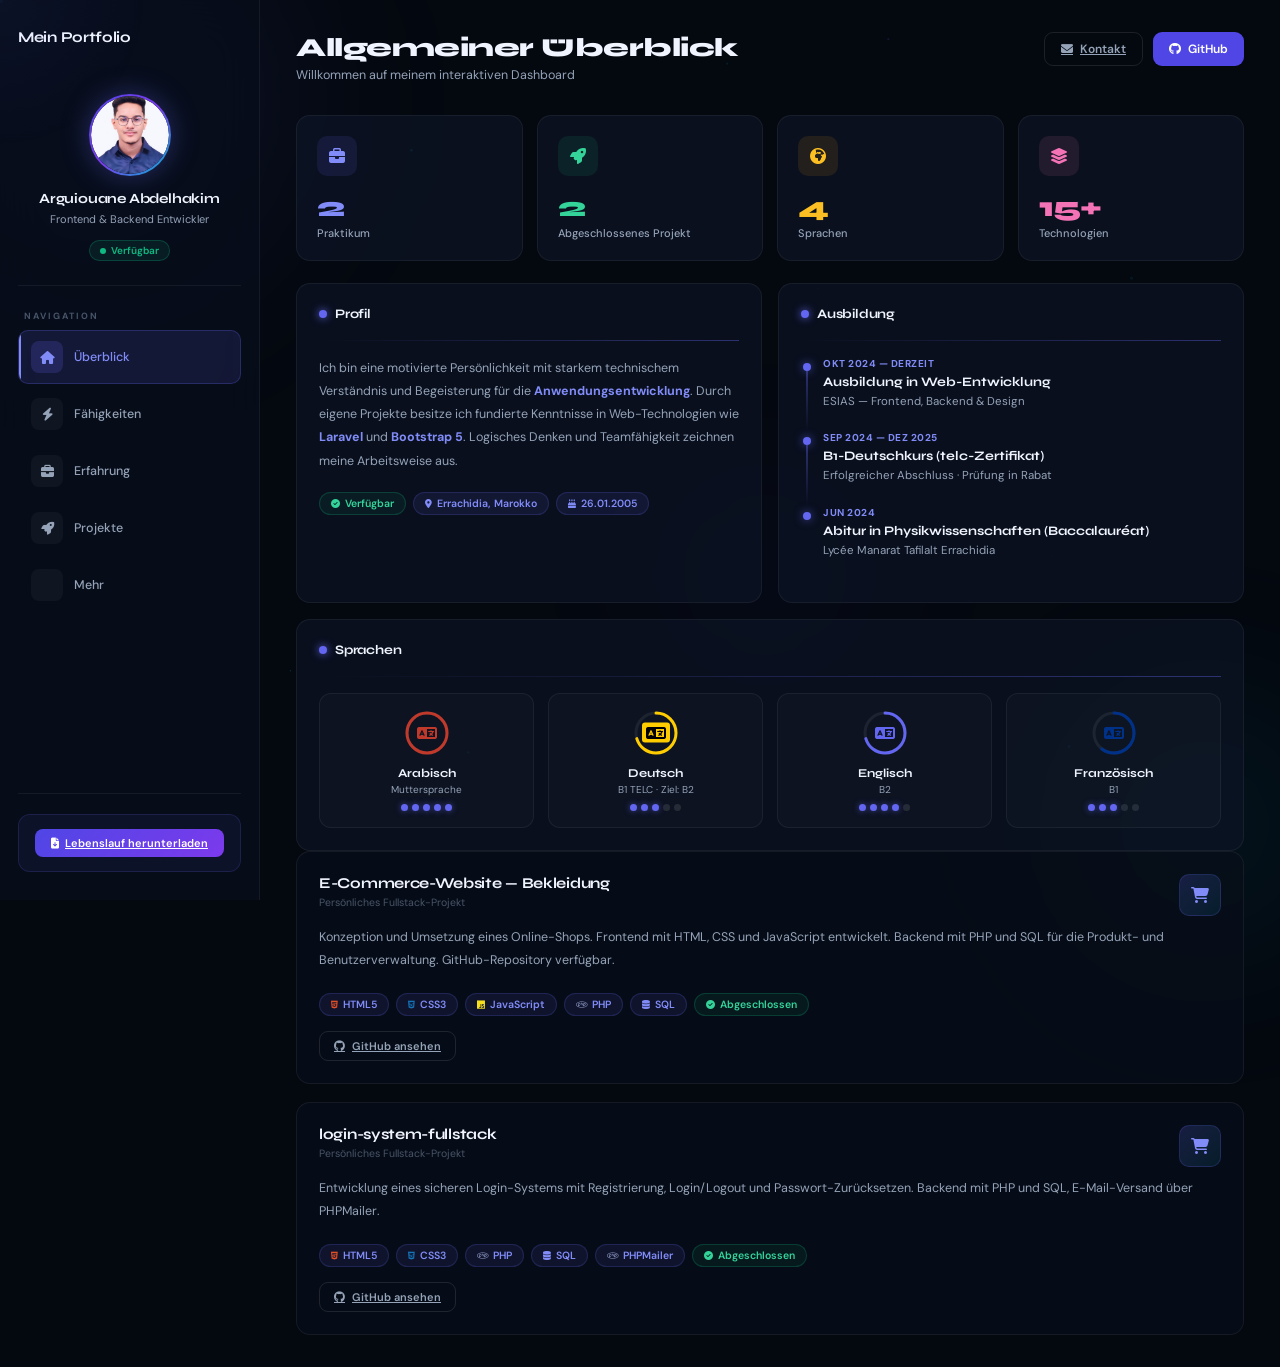
==== index.html @ ec744355 "first commit" ====
<!DOCTYPE html>
<html lang="de">
<head>
<meta charset="UTF-8"/>
<meta name="viewport" content="width=device-width, initial-scale=1.0"/>
<title>Arguiouane Abdelhakim — Portfolio</title>
<link href="https://fonts.googleapis.com/css2?family=Syne:wght@400;500;600;700;800&family=DM+Sans:wght@300;400;500&display=swap" rel="stylesheet"/>
<link href="https://cdnjs.cloudflare.com/ajax/libs/font-awesome/6.5.0/css/all.min.css" rel="stylesheet"/>
<link rel="stylesheet" href="style.css"/>
<style>
/* ═══ CUSTOM CURSOR ═══ */
.cursor-glow{
  position:fixed;width:300px;height:300px;border-radius:50%;
  background:radial-gradient(circle,rgba(99,102,241,.06),transparent 70%);
  pointer-events:none;z-index:9999;transform:translate(-50%,-50%);
  transition:opacity .4s;
}

/* ═══ TYPING CURSOR ═══ */
.typing-cursor{
  display:inline-block;width:2px;height:1em;
  background:var(--p2);margin-left:2px;vertical-align:middle;
  animation:cursorBlink .8s ease-in-out infinite;
}
@keyframes cursorBlink{0%,100%{opacity:1}50%{opacity:0}}

/* ═══ SCROLL REVEAL ═══ */
.reveal{
  opacity:0;transform:translateY(24px);
  transition:opacity .6s cubic-bezier(.16,1,.3,1), transform .6s cubic-bezier(.16,1,.3,1);
}
.reveal.visible{opacity:1;transform:translateY(0)}

/* ═══ TILT CARD ═══ */
.tilt-card{transform-style:preserve-3d;transition:transform .15s ease;}

/* ═══ SKILL TAG HOVER GLOW ═══ */
.tag{transition:all .25s;}
.tag:hover{background:rgba(99,102,241,.18);border-color:rgba(99,102,241,.4);color:var(--p2);transform:translateY(-2px);box-shadow:0 4px 14px rgba(99,102,241,.2);}

/* ═══ PROGRESS RING ═══ */
.lang-ring-wrap{position:relative;width:46px;height:46px;margin:0 auto 10px;}
.lang-ring-wrap svg{position:absolute;top:0;left:0;transform:rotate(-90deg)}
.lang-ring-icon{
  position:absolute;top:50%;left:50%;transform:translate(-50%,-50%);
  font-size:16px;
}
.ring-bg{fill:none;stroke:rgba(255,255,255,.07);stroke-width:3}
.ring-fill{fill:none;stroke-width:3;stroke-linecap:round;
  transition:stroke-dashoffset 1.2s cubic-bezier(.16,1,.3,1);}

/* ═══ STATS PULSE ═══ */
.stat-card{transition:all .3s cubic-bezier(.16,1,.3,1);}
.stat-card:hover{transform:translateY(-4px) scale(1.02);border-color:rgba(99,102,241,.3);box-shadow:0 16px 40px rgba(0,0,0,.35);}

/* ═══ NAV TOOLTIP ═══ */
.nav-item{position:relative;}
.nav-item .nav-tooltip{
  position:absolute;left:calc(100% + 8px);top:50%;transform:translateY(-50%);
  background:rgba(13,21,38,.95);border:1px solid rgba(99,102,241,.25);
  border-radius:7px;padding:4px 10px;font-size:11px;color:var(--t1);
  white-space:nowrap;pointer-events:none;
  opacity:0;transition:opacity .2s;z-index:200;
}
.nav-item:hover .nav-tooltip{opacity:1}

/* ═══ TIMELINE ANIMATED DOT ═══ */
.tl-item{cursor:default;transition:all .2s;}
.tl-item:hover .tl-title{color:var(--p2);}
.tl-item:hover{transform:translateX(4px);}

/* ═══ FRAMEWORK BADGES ═══ */
.fw-badge{
  display:inline-flex;align-items:center;gap:6px;
  padding:6px 12px;border-radius:20px;
  font-size:11px;font-weight:600;
  background:rgba(6,182,212,.07);
  border:1px solid rgba(6,182,212,.2);
  color:var(--accent);margin:3px;
  transition:all .25s;
}
.fw-badge:hover{background:rgba(6,182,212,.14);transform:translateY(-2px);box-shadow:0 4px 14px rgba(6,182,212,.15);}

/* ═══ EXPERIENCE BADGE ANIMATION ═══ */
.exp-live-badge{
  display:inline-flex;align-items:center;gap:5px;
  background:rgba(16,185,129,.1);border:1px solid rgba(16,185,129,.25);
  border-radius:20px;padding:3px 10px;font-size:10px;font-weight:600;color:var(--green);
}
.exp-live-dot{width:6px;height:6px;border-radius:50%;background:var(--green);animation:blink 1.5s ease-in-out infinite;}

/* ═══ SCROLL PROGRESS BAR ═══ */
.scroll-bar{
  position:fixed;top:0;left:0;height:2px;width:0%;
  background:linear-gradient(90deg,var(--p3),var(--accent));
  z-index:1000;transition:width .1s linear;
}

/* ═══ CARD SHIMMER ═══ */
@keyframes cardShimmer{
  0%{background-position:200% center}
  100%{background-position:-200% center}
}
.shimmer-line{
  height:1px;width:100%;
  background:linear-gradient(90deg,transparent,rgba(99,102,241,.4),transparent);
  background-size:200% auto;
  animation:cardShimmer 3s linear infinite;
  margin-bottom:16px;
}

/* ═══ SECTION TITLE ACCENT ═══ */
.section-accent{
  font-size:10px;font-weight:700;letter-spacing:2px;text-transform:uppercase;
  color:var(--p2);margin-bottom:4px;
}
</style>
</head>
<body>

<div class="cursor-glow" id="cursorGlow"></div>
<div class="scroll-bar" id="scrollBar"></div>

<canvas id="particles"></canvas>
<div class="glow-orb a"></div>
<div class="glow-orb b"></div>
<div class="glow-orb c"></div>

<div class="layout">

  <!-- ══════════════ SIDEBAR ══════════════ -->
  <aside class="sidebar">

    <div class="sb-brand">
      <span class="sb-brand-name">Mein Portfolio</span>
    </div>

    <div class="sb-avatar-wrap">
      <div class="avatar-ring">
        <div class="avatar-inner">
          <img src="img/img cv.jpeg" alt="Profilbild" onerror="this.style.display='none';this.parentElement.innerHTML='<div style=\'font-family:var(--font-h);font-size:24px;font-weight:800;color:var(--p2)\'>AA</div>'">
        </div>
      </div>
      <div class="sb-name">Arguiouane Abdelhakim</div>
      <div class="sb-role">Frontend &amp; Backend Entwickler</div>
      <div>
        <span class="online-badge">
          <span class="online-dot"></span>
          Verfügbar
        </span>
      </div>
    </div>

    <div style="margin-bottom:24px">
      <div class="nav-label">Navigation</div>
      <div class="nav-item active" onclick="switchTab('overview',this)">
        <div class="nav-icon"><i class="fa-solid fa-house"></i></div>
        Überblick
        <span class="nav-tooltip">Allgemeiner Überblick</span>
      </div>
      <div class="nav-item" onclick="switchTab('skills',this)">
        <div class="nav-icon"><i class="fa-solid fa-bolt"></i></div>
        Fähigkeiten
        <span class="nav-tooltip">Skills &amp; Technologien</span>
      </div>
      <div class="nav-item" onclick="switchTab('experience',this)">
        <div class="nav-icon"><i class="fa-solid fa-briefcase"></i></div>
        Erfahrung
        <span class="nav-tooltip">Beruflicher Werdegang</span>
      </div>
      <div class="nav-item" onclick="switchTab('projects',this)">
        <div class="nav-icon"><i class="fa-solid fa-rocket"></i></div>
        Projekte
        <span class="nav-tooltip">Meine Projekte</span>
      </div>
      <div class="nav-item" onclick="switchTab('more',this)">
        <div class="nav-icon"><i class="fa-solid fa-sparkles"></i></div>
        Mehr
        <span class="nav-tooltip">Hobbys &amp; Kontakt</span>
      </div>
    </div>

    <div class="sb-footer">
      <div class="dl-card">
        <a href="lebenslauf/lebenslauf.pdf" download class="dl-btn" target="_blank">
          <i class="fa-solid fa-file-arrow-down"></i>
          Lebenslauf herunterladen
        </a>
      </div>
    </div>
  </aside>

  <!-- ══════════════ MAIN ══════════════ -->
  <main class="main" id="mainScroll">

    <!-- Topbar -->
    <div class="topbar">
      <div>
        <div class="topbar-title" id="page-title">Allgemeiner Überblick<span class="typing-cursor" id="typingCursor"></span></div>
        <div class="topbar-sub" id="page-sub">Willkommen auf meinem interaktiven Dashboard</div>
      </div>
      <div class="topbar-actions">
        <a href="contact.html" class="btn-ghost" target="_blank">
          <i class="fa-solid fa-envelope"></i> Kontakt
        </a>
        <button class="btn-solid" onclick="window.open('https://github.com/hakimo-0')">
          <i class="fa-brands fa-github"></i> GitHub
        </button>
      </div>
    </div>

    <!-- ══════ TAB: OVERVIEW ══════ -->
    <div id="tab-overview" class="tab-content active">
      <div class="stats-grid">
        <div class="stat-card stagger-1 reveal">
          <div class="stat-icon-wrap" style="background:rgba(99,102,241,.12)">
            <i class="fa-solid fa-briefcase" style="color:#818cf8;font-size:16px"></i>
          </div>
          <div class="stat-val" style="color:#818cf8">2</div>
          <div class="stat-lbl">Praktikum</div>
        </div>
        <div class="stat-card stagger-2 reveal">
          <div class="stat-icon-wrap" style="background:rgba(16,185,129,.1)">
            <i class="fa-solid fa-rocket" style="color:#34d399;font-size:16px"></i>
          </div>
          <div class="stat-val" style="color:#34d399">2</div>
          <div class="stat-lbl">Abgeschlossenes Projekt</div>
        </div>
        <div class="stat-card stagger-3 reveal">
          <div class="stat-icon-wrap" style="background:rgba(245,158,11,.1)">
            <i class="fa-solid fa-earth-africa" style="color:#fbbf24;font-size:16px"></i>
          </div>
          <div class="stat-val" style="color:#fbbf24">4</div>
          <div class="stat-lbl">Sprachen</div>
        </div>
        <div class="stat-card stagger-4 reveal">
          <div class="stat-icon-wrap" style="background:rgba(244,114,182,.1)">
            <i class="fa-solid fa-layer-group" style="color:#f472b6;font-size:16px"></i>
          </div>
          <div class="stat-val" style="color:#f472b6">15+</div>
          <div class="stat-lbl">Technologien</div>
        </div>
      </div>

      <div class="grid-2">
        <div class="card reveal tilt-card">
          <div class="card-head"><div class="card-head-dot"></div>Profil</div>
          <div class="shimmer-line"></div>
          <p style="font-size:12.5px;color:var(--t2);line-height:1.85;margin-bottom:16px">
            Ich bin eine motivierte Persönlichkeit mit starkem technischem Verständnis und Begeisterung für die <strong style="color:var(--p2)">Anwendungsentwicklung</strong>. Durch eigene Projekte besitze ich fundierte Kenntnisse in Web-Technologien wie <strong style="color:var(--p2)">Laravel</strong> und <strong style="color:var(--p2)">Bootstrap 5</strong>. Logisches Denken und Teamfähigkeit zeichnen meine Arbeitsweise aus.
          </p>
          <div>
            <span class="tag green"><i class="fa-solid fa-circle-check" style="font-size:9px"></i> Verfügbar</span>
            <span class="tag"><i class="fa-solid fa-location-dot" style="font-size:9px"></i> Errachidia, Marokko</span>
            <span class="tag"><i class="fa-solid fa-cake-candles" style="font-size:9px"></i> 26.01.2005</span>
          </div>
        </div>
        <div class="card reveal tilt-card">
          <div class="card-head"><div class="card-head-dot"></div>Ausbildung</div>
          <div class="shimmer-line"></div>
          <div class="tl-item">
            <div class="tl-date">Okt 2024 — Derzeit</div>
            <div class="tl-title">Ausbildung in Web-Entwicklung</div>
            <div class="tl-sub">ESIAS — Frontend, Backend &amp; Design</div>
          </div>
          <div class="tl-item">
            <div class="tl-date">Sep 2024 — Dez 2025</div>
            <div class="tl-title">B1-Deutschkurs (telc-Zertifikat)</div>
            <div class="tl-sub">Erfolgreicher Abschluss · Prüfung in Rabat</div>
          </div>
          <div class="tl-item">
            <div class="tl-date">Jun 2024</div>
            <div class="tl-title">Abitur in Physikwissenschaften (Baccalauréat)</div>
            <div class="tl-sub">Lycée Manarat Tafilalt Errachidia</div>
          </div>
        </div>
      </div>

      <div class="card reveal">
        <div class="card-head"><div class="card-head-dot"></div>Sprachen</div>
        <div class="shimmer-line"></div>
        <div class="lang-grid">
          <!-- Arabic -->
          <div class="lang-item">
            <div class="lang-ring-wrap">
              <svg viewBox="0 0 46 46" width="46" height="46">
                <circle class="ring-bg" cx="23" cy="23" r="20"/>
                <circle class="ring-fill" cx="23" cy="23" r="20"
                  stroke="#c0392b"
                  stroke-dasharray="125.6"
                  stroke-dashoffset="0"
                  data-offset="0"/>
              </svg>
              <div class="lang-ring-icon"><i class="fa-solid fa-language" style="color:#c0392b"></i></div>
            </div>
            <div class="lang-name">Arabisch</div>
            <div class="lang-level">Muttersprache</div>
            <div class="lang-dots">
              <div class="lang-dot on"></div><div class="lang-dot on"></div>
              <div class="lang-dot on"></div><div class="lang-dot on"></div>
              <div class="lang-dot on"></div>
            </div>
          </div>
          <!-- German -->
          <div class="lang-item">
            <div class="lang-ring-wrap">
              <svg viewBox="0 0 46 46" width="46" height="46">
                <circle class="ring-bg" cx="23" cy="23" r="20"/>
                <circle class="ring-fill" cx="23" cy="23" r="20"
                  stroke="#ffcc00"
                  stroke-dasharray="125.6"
                  stroke-dashoffset="37.68"
                  data-offset="37.68"/>
              </svg>
              <div class="lang-ring-icon"><i class="fa-solid fa-language" style="color:#000;background:#ffcc00;border-radius:3px;padding:2px 4px"></i></div>
            </div>
            <div class="lang-name">Deutsch</div>
            <div class="lang-level">B1 TELC · Ziel: B2</div>
            <div class="lang-dots">
              <div class="lang-dot on"></div><div class="lang-dot on"></div>
              <div class="lang-dot on"></div><div class="lang-dot"></div>
              <div class="lang-dot"></div>
            </div>
          </div>
          <!-- English -->
          <div class="lang-item">
            <div class="lang-ring-wrap">
              <svg viewBox="0 0 46 46" width="46" height="46">
                <circle class="ring-bg" cx="23" cy="23" r="20"/>
                <circle class="ring-fill" cx="23" cy="23" r="20"
                  stroke="#6366f1"
                  stroke-dasharray="125.6"
                  stroke-dashoffset="37.68"
                  data-offset="37.68"/>
              </svg>
              <div class="lang-ring-icon"><i class="fa-solid fa-language" style="color:#6366f1"></i></div>
            </div>
            <div class="lang-name">Englisch</div>
            <div class="lang-level">B2</div>
            <div class="lang-dots">
              <div class="lang-dot on"></div><div class="lang-dot on"></div>
              <div class="lang-dot on"></div><div class="lang-dot on"></div>
              <div class="lang-dot"></div>
            </div>
          </div>
          <!-- French -->
          <div class="lang-item">
            <div class="lang-ring-wrap">
              <svg viewBox="0 0 46 46" width="46" height="46">
                <circle class="ring-bg" cx="23" cy="23" r="20"/>
                <circle class="ring-fill" cx="23" cy="23" r="20"
                  stroke="#003189"
                  stroke-dasharray="125.6"
                  stroke-dashoffset="50.24"
                  data-offset="50.24"/>
              </svg>
              <div class="lang-ring-icon"><i class="fa-solid fa-language" style="color:#003189"></i></div>
            </div>
            <div class="lang-name">Französisch</div>
            <div class="lang-level">B1</div>
            <div class="lang-dots">
              <div class="lang-dot on"></div><div class="lang-dot on"></div>
              <div class="lang-dot on"></div><div class="lang-dot"></div>
              <div class="lang-dot"></div>
            </div>
          </div>
        </div>
      </div>
    </div>

    <!-- ══════ TAB: SKILLS ══════ -->
    <div id="tab-skills" class="tab-content">
      <div class="grid-2" style="margin-bottom:16px">
        <div class="card reveal tilt-card">
          <div class="card-head"><div class="card-head-dot"></div>Programmiersprachen</div>
          <div class="shimmer-line"></div>
          <div class="skill-row">
            <div class="skill-top"><span>JavaScript (ES6+)</span><span class="skill-pct">75%</span></div>
            <div class="skill-track"><div class="skill-fill" data-pct="75"></div></div>
          </div>
          <div class="skill-row">
            <div class="skill-top"><span>PHP 8</span><span class="skill-pct">70%</span></div>
            <div class="skill-track"><div class="skill-fill" data-pct="70"></div></div>
          </div>
          <div class="skill-row">
            <div class="skill-top"><span>SQL / MySQL</span><span class="skill-pct">65%</span></div>
            <div class="skill-track"><div class="skill-fill" data-pct="65"></div></div>
          </div>
          <div class="skill-row">
            <div class="skill-top"><span>Python</span><span class="skill-pct">60%</span></div>
            <div class="skill-track"><div class="skill-fill" data-pct="60"></div></div>
          </div>
          <div class="skill-row">
            <div class="skill-top"><span>C / C++ / C#</span><span class="skill-pct">50%</span></div>
            <div class="skill-track"><div class="skill-fill" data-pct="50"></div></div>
          </div>
        </div>
        <div class="card reveal tilt-card">
          <div class="card-head"><div class="card-head-dot"></div>Technologien &amp; Tools</div>
          <div class="shimmer-line"></div>
          <div class="tool-section">
            <div class="tool-label"><i class="fa-solid fa-globe" style="font-size:9px"></i> Web</div>
            <span class="tag"><i class="fa-brands fa-html5" style="font-size:10px;color:#e34f26"></i> HTML5</span>
            <span class="tag"><i class="fa-brands fa-css3-alt" style="font-size:10px;color:#1572b6"></i> CSS3</span>
            <span class="tag"><i class="fa-brands fa-bootstrap" style="font-size:10px;color:#7952b3"></i> Bootstrap 5</span>
            <span class="tag"><i class="fa-solid fa-wind" style="font-size:10px;color:#06b6d4"></i> Tailwind CSS</span>
          </div>
          <div class="tool-section">
            <div class="tool-label"><i class="fa-solid fa-cubes" style="font-size:9px"></i> Frameworks</div>
            <span class="fw-badge"><i class="fa-brands fa-laravel" style="font-size:10px"></i> Laravel</span>
            <span class="fw-badge"><i class="fa-solid fa-code" style="font-size:10px"></i> jQuery</span>
            <span class="fw-badge"><i class="fa-solid fa-plug" style="font-size:10px"></i> REST-APIs</span>
          </div>
          <div class="tool-section">
            <div class="tool-label"><i class="fa-solid fa-database" style="font-size:9px"></i> Datenbanken</div>
            <span class="tag amber"><i class="fa-solid fa-database" style="font-size:10px"></i> MySQL</span>
            <span class="tag amber"><i class="fa-solid fa-database" style="font-size:10px"></i> MariaDB</span>
            <span class="tag amber"><i class="fa-solid fa-leaf" style="font-size:10px;color:#4db33d"></i> MongoDB</span>
          </div>
          <div class="tool-section">
            <div class="tool-label"><i class="fa-solid fa-pen-ruler" style="font-size:9px"></i> Design</div>
            <span class="tag cyan"><i class="fa-brands fa-adobe" style="font-size:10px"></i> Photoshop</span>
            <span class="tag cyan"><i class="fa-brands fa-adobe" style="font-size:10px"></i> Illustrator</span>
          </div>
          <div class="tool-section">
            <div class="tool-label"><i class="fa-solid fa-screwdriver-wrench" style="font-size:9px"></i> Entwicklungstools</div>
            <span class="tag"><i class="fa-brands fa-git-alt" style="font-size:10px"></i> Git</span>
            <span class="tag"><i class="fa-brands fa-github" style="font-size:10px"></i> GitHub</span>
            <span class="tag"><i class="fa-solid fa-code" style="font-size:10px"></i> VS Code</span>
            <span class="tag"><i class="fa-brands fa-microsoft" style="font-size:10px"></i> MS Office 365</span>
          </div>
        </div>
      </div>

      <div class="card reveal">
        <div class="card-head"><div class="card-head-dot"></div>Soft Skills</div>
        <div class="shimmer-line"></div>
        <div class="soft-grid">
          <div class="soft-item"><i class="fa-solid fa-brain" style="color:var(--p2)"></i> Analytisches Denken</div>
          <div class="soft-item"><i class="fa-solid fa-people-group" style="color:var(--p2)"></i> Teamfähigkeit</div>
          <div class="soft-item"><i class="fa-solid fa-comments" style="color:var(--p2)"></i> Kommunikationsfähigkeit</div>
          <div class="soft-item"><i class="fa-solid fa-lightbulb" style="color:var(--p2)"></i> Lernbereitschaft</div>
          <div class="soft-item"><i class="fa-solid fa-fire" style="color:var(--p2)"></i> Motivation</div>
          <div class="soft-item"><i class="fa-solid fa-shield-check" style="color:var(--p2)"></i> Zuverlässigkeit</div>
        </div>
      </div>
    </div>

    <!-- ══════ TAB: EXPERIENCE ══════ -->
    <div id="tab-experience" class="tab-content">
      <!-- Current internship -->
      <div class="exp-card reveal" style="margin-bottom:16px">
        <div class="exp-header">
          <div>
            <div class="exp-role">IT-Praktikum</div>
            <div class="exp-company">Office Régionale de Mise en Valeur Agricole (ORMVA)</div>
          </div>
          <span class="exp-live-badge">
            <span class="exp-live-dot"></span>
            März 2026 · Laufend
          </span>
        </div>
        <div class="exp-meta">
          <span><i class="fa-solid fa-location-dot"></i> Errachidia, Marokko</span>
          <span><i class="fa-solid fa-calendar"></i> 23.03.2026 – Derzeit</span>
          <span><i class="fa-solid fa-laptop-code"></i> Web-Entwicklung</span>
        </div>
        <hr class="exp-divider"/>
        <div class="task-row">
          <div class="task-icon"><i class="fa-brands fa-php"></i></div>
          <span>Backend-Programmierung mit PHP und MySQL</span>
        </div>
        <div class="task-row">
          <div class="task-icon"><i class="fa-solid fa-palette"></i></div>
          <span>Gestaltung dynamischer Benutzeroberflächen mit JavaScript und CSS</span>
        </div>
        <div class="task-row">
          <div class="task-icon"><i class="fa-solid fa-code"></i></div>
          <span>Erste Erfahrungen in der Softwareentwicklung</span>
        </div>
        <div class="task-row">
          <div class="task-icon"><i class="fa-brands fa-git-alt"></i></div>
          <span>Zusammenarbeit im Team unter Anwendung von Git</span>
        </div>
      </div>

      <!-- Previous internship -->
      <div class="exp-card reveal">
        <div class="exp-header">
          <div>
            <div class="exp-role">IT-Praktikum</div>
            <div class="exp-company">Assurance SanLam</div>
          </div>
          <span class="tag green"><i class="fa-solid fa-check" style="font-size:9px"></i> April 2025 · 1 Monat</span>
        </div>
        <div class="exp-meta">
          <span><i class="fa-solid fa-location-dot"></i> Errachidia, Marokko</span>
          <span><i class="fa-solid fa-calendar"></i> IT-Praktikum — 1 Monat</span>
          <span><i class="fa-solid fa-laptop-code"></i> Web-Entwicklung</span>
        </div>
        <hr class="exp-divider"/>
        <div class="task-row">
          <div class="task-icon"><i class="fa-solid fa-globe"></i></div>
          <span>Erstellung kleiner Webseiten</span>
        </div>
        <div class="task-row">
          <div class="task-icon"><i class="fa-solid fa-wrench"></i></div>
          <span>Unterstützung bei einfachen IT-Aufgaben</span>
        </div>
        <div class="task-row">
          <div class="task-icon"><i class="fa-brands fa-html5"></i></div>
          <span>Anwendung von HTML, CSS und JavaScript</span>
        </div>
      </div>
    </div>

    <!-- ══════ TAB: PROJECTS ══════ -->
    <div id="tab-projects" class="tab-content">
      <div class="proj-card reveal" onmousemove="trackMouse(event,this)">
        <div class="proj-top">
          <div>
            <div class="proj-title">E-Commerce-Website — Bekleidung</div>
            <div class="proj-subtitle">Persönliches Fullstack-Projekt</div>
          </div>
          <div class="proj-icon-wrap">
            <i class="fa-solid fa-cart-shopping"></i>
          </div>
        </div>
        <p class="proj-desc">
          Konzeption und Umsetzung eines Online-Shops. Frontend mit HTML, CSS und JavaScript entwickelt. Backend mit PHP und SQL für die Produkt- und Benutzerverwaltung. GitHub-Repository verfügbar.
        </p>
        <div style="margin-bottom:12px">
          <span class="tag"><i class="fa-brands fa-html5" style="font-size:9px;color:#e34f26"></i> HTML5</span>
          <span class="tag"><i class="fa-brands fa-css3-alt" style="font-size:9px;color:#1572b6"></i> CSS3</span>
          <span class="tag"><i class="fa-brands fa-js" style="font-size:9px;color:#f7df1e"></i> JavaScript</span>
          <span class="tag"><i class="fa-brands fa-php" style="font-size:9px;color:#8892be"></i> PHP</span>
          <span class="tag"><i class="fa-solid fa-database" style="font-size:9px"></i> SQL</span>
          <span class="tag green" style="margin-top:8px;display:inline-flex">
            <i class="fa-solid fa-circle-check" style="font-size:9px"></i> Abgeschlossen
          </span>
        </div>
        <a href="https://github.com/hakimo-0/E-Commerce-Website" target="_blank" class="btn-ghost" style="font-size:11px;padding:7px 14px">
          <i class="fa-brands fa-github"></i> GitHub ansehen
        </a>
    </div>



    <div class="proj-card reveal visible" onmousemove="trackMouse(event,this)" style="--mx: 296px; --my: 86px;">
      <div class="proj-top">
        <div>
          <div class="proj-title">login-system-fullstack</div>
          <div class="proj-subtitle">Persönliches Fullstack-Projekt</div>
        </div>
        <div class="proj-icon-wrap">
          <i class="fa-solid fa-cart-shopping"></i>
        </div>
      </div>
      <p class="proj-desc">
        Entwicklung eines sicheren Login-Systems mit Registrierung, Login/Logout und Passwort-Zurücksetzen. Backend mit PHP und SQL, E-Mail-Versand über PHPMailer.          </p>
      <div style="margin-bottom:12px">
        <span class="tag"><i class="fa-brands fa-html5" style="font-size:9px;color:#e34f26"></i> HTML5</span>
        <span class="tag"><i class="fa-brands fa-css3-alt" style="font-size:9px;color:#1572b6"></i> CSS3</span>
        <span class="tag"><i class="fa-brands fa-php" style="font-size:9px;color:#8892be"></i> PHP</span>
        <span class="tag"><i class="fa-solid fa-database" style="font-size:9px"></i> SQL</span>
        <span class="tag"><i class="fa-brands fa-php" style="font-size:9px;color:#8892be"></i> PHPMailer</span>
        <span class="tag green" style="margin-top:8px;display:inline-flex">
          <i class="fa-solid fa-circle-check" style="font-size:9px"></i> Abgeschlossen
        </span>
      </div>
      <a href="https://github.com/hakimo-0/login-system-fullstack" target="_blank" class="btn-ghost" style="font-size:11px;padding:7px 14px">
        <i class="fa-brands fa-github"></i> GitHub ansehen
      </a>
    </div>
  </div>

    <!-- ══════ TAB: MORE ══════ -->
    <div id="tab-more" class="tab-content">
      <div class="grid-2" style="margin-bottom:16px">
        <div class="card reveal tilt-card">
          <div class="card-head"><div class="card-head-dot"></div>Hobbys</div>
          <div class="shimmer-line"></div>
          <div>
            <span class="hobby-pill"><i class="fa-solid fa-person-swimming" style="color:var(--p2)"></i> Schwimmen</span>
            <span class="hobby-pill"><i class="fa-solid fa-futbol" style="color:var(--p2)"></i> Fußball</span>
            <span class="hobby-pill"><i class="fa-solid fa-circle-dot" style="color:var(--p2)"></i> Billard</span>
          </div>
        </div>
        <div class="card reveal tilt-card">
          <div class="card-head"><div class="card-head-dot"></div>Zusätzliche Qualifikationen</div>
          <div class="shimmer-line"></div>
          <div class="permis-box">
            <i class="fa-solid fa-car" style="color:var(--p2);font-size:18px"></i>
            Führerschein Klasse B (gültig)
          </div>
        </div>
      </div>
      <div class="card reveal">
        <div class="card-head"><div class="card-head-dot"></div>Kontakt</div>
        <div class="shimmer-line"></div>
        <div class="contact-grid">
          <div class="contact-mini">
            <div class="contact-mini-label"><i class="fa-solid fa-envelope"></i> E-Mail</div>
            <div class="contact-mini-val"><a href="mailto:arguiouane.abdelhakim@gmail.com" style="color:var(--p2);text-decoration:none">arguiouane.abdelhakim@gmail.com</a></div>
          </div>
          <div class="contact-mini">
            <div class="contact-mini-label"><i class="fa-solid fa-phone"></i> Telefon</div>
            <div class="contact-mini-val">+212 693 531 044</div>
          </div>
          <div class="contact-mini">
            <div class="contact-mini-label"><i class="fa-solid fa-location-dot"></i> Standort</div>
            <div class="contact-mini-val">Errachidia, Marokko</div>
          </div>
          <div class="contact-mini">
            <div class="contact-mini-label"><i class="fa-brands fa-github"></i> GitHub</div>
            <div class="contact-mini-val"><a href="https://github.com/hakimo-0" target="_blank" style="color:var(--p2);text-decoration:none">github.com/hakimo-0</a></div>
          </div>
        </div>
      </div>
    </div>

  </main>
</div>

<!-- ══════════════ MOBILE BOTTOM NAV ══════════════ -->
<nav class="mobile-nav">
  <button class="mob-nav-item active" onclick="switchTab('overview',this)" data-mob>
    <i class="fa-solid fa-house"></i>
    Überblick
  </button>
  <button class="mob-nav-item" onclick="switchTab('skills',this)" data-mob>
    <i class="fa-solid fa-bolt"></i>
    Skills
  </button>
  <button class="mob-nav-item" onclick="switchTab('experience',this)" data-mob>
    <i class="fa-solid fa-briefcase"></i>
    Erfahrung
  </button>
  <button class="mob-nav-item" onclick="switchTab('projects',this)" data-mob>
    <i class="fa-solid fa-rocket"></i>
    Projekte
  </button>
  <button class="mob-nav-item" onclick="switchTab('more',this)" data-mob>
    <i class="fa-solid fa-ellipsis"></i>
    Mehr
  </button>
</nav>

<script>
/* ═══════════════════════════════════════
   CUSTOM CURSOR GLOW
═══════════════════════════════════════ */
const cursorGlow = document.getElementById('cursorGlow');
document.addEventListener('mousemove', e => {
  cursorGlow.style.left = e.clientX + 'px';
  cursorGlow.style.top  = e.clientY + 'px';
});

/* ═══════════════════════════════════════
   SCROLL PROGRESS BAR
═══════════════════════════════════════ */
const main = document.getElementById('mainScroll');
const scrollBar = document.getElementById('scrollBar');
main.addEventListener('scroll', () => {
  const pct = main.scrollTop / (main.scrollHeight - main.clientHeight) * 100;
  scrollBar.style.width = pct + '%';
});

/* ═══════════════════════════════════════
   PARTICLES
═══════════════════════════════════════ */
const canvas = document.getElementById('particles');
const ctx = canvas.getContext('2d');
let W, H, particles = [];
function resize(){ W = canvas.width = window.innerWidth; H = canvas.height = window.innerHeight; }
resize(); window.addEventListener('resize', resize);
class Particle{
  constructor(){this.reset()}
  reset(){
    this.x=Math.random()*W; this.y=Math.random()*H;
    this.r=Math.random()*1.5+.5;
    this.vx=(Math.random()-.5)*.3; this.vy=(Math.random()-.5)*.3;
    this.alpha=Math.random()*.6+.1;
    this.color=Math.random()>.5?'99,102,241':'6,182,212';
  }
  update(){ this.x+=this.vx; this.y+=this.vy; if(this.x<0||this.x>W||this.y<0||this.y>H)this.reset(); }
  draw(){ ctx.beginPath(); ctx.arc(this.x,this.y,this.r,0,Math.PI*2); ctx.fillStyle=`rgba(${this.color},${this.alpha})`; ctx.fill(); }
}
for(let i=0;i<90;i++) particles.push(new Particle());
function drawConnections(){
  for(let i=0;i<particles.length;i++){
    for(let j=i+1;j<particles.length;j++){
      const dx=particles[i].x-particles[j].x, dy=particles[i].y-particles[j].y;
      const d=Math.sqrt(dx*dx+dy*dy);
      if(d<120){ ctx.beginPath(); ctx.moveTo(particles[i].x,particles[i].y); ctx.lineTo(particles[j].x,particles[j].y); ctx.strokeStyle=`rgba(99,102,241,${.12*(1-d/120)})`; ctx.lineWidth=.5; ctx.stroke(); }
    }
  }
}
function animate(){ ctx.clearRect(0,0,W,H); drawConnections(); particles.forEach(p=>{p.update();p.draw()}); requestAnimationFrame(animate); }
animate();

/* ═══════════════════════════════════════
   TYPING EFFECT ON TITLE
═══════════════════════════════════════ */
let typingTimeout = null;
function typeTitle(text, el) {
  if(typingTimeout) clearTimeout(typingTimeout);
  el.textContent = '';
  let i = 0;
  function type() {
    if(i < text.length) {
      el.textContent += text[i++];
      typingTimeout = setTimeout(type, 30);
    }
  }
  type();
}

/* ═══════════════════════════════════════
   TAB SWITCHING
═══════════════════════════════════════ */
const tabMeta = {
  overview:   {title:'Allgemeiner Überblick',       sub:'Willkommen auf meinem interaktiven Dashboard'},
  skills:     {title:'Fähigkeiten',                  sub:'Sprachen, Technologien & Soft Skills'},
  experience: {title:'Berufserfahrung',              sub:'Mein beruflicher Werdegang'},
  projects:   {title:'Projekte',                     sub:'Was ich umgesetzt habe'},
  more:       {title:'Mehr Infos',                   sub:'Hobbys, Kontakt & Qualifikationen'},
};
function switchTab(id, el){
  document.querySelectorAll('.tab-content').forEach(t=>{t.classList.remove('active');t.style.display='none';});
  const tab = document.getElementById('tab-'+id);
  tab.style.display='block';
  setTimeout(()=>tab.classList.add('active'),10);
  document.querySelectorAll('.nav-item').forEach(n=>n.classList.remove('active'));
  document.querySelectorAll('.mob-nav-item').forEach(n=>n.classList.remove('active'));
  el.classList.add('active');
  const allSidebar=[...document.querySelectorAll('.nav-item')];
  const allMobile=[...document.querySelectorAll('.mob-nav-item')];
  let idx=allSidebar.indexOf(el); if(idx===-1)idx=allMobile.indexOf(el);
  if(idx!==-1){ if(allSidebar[idx])allSidebar[idx].classList.add('active'); if(allMobile[idx])allMobile[idx].classList.add('active'); }
  // Typing effect
  const titleEl = document.getElementById('page-title');
  typeTitle(tabMeta[id].title, titleEl);
  document.getElementById('page-sub').textContent = tabMeta[id].sub;
  document.querySelector('.main').scrollTo({top:0,behavior:'smooth'});
  if(id==='skills') animateSkills();
  setTimeout(revealAll, 100);
}

/* ═══════════════════════════════════════
   SKILL BAR ANIMATION
═══════════════════════════════════════ */
function animateSkills(){
  document.querySelectorAll('.skill-fill').forEach(bar=>{
    bar.style.width='0';
    setTimeout(()=>{ bar.style.width = bar.dataset.pct + '%'; }, 100);
  });
}

/* ═══════════════════════════════════════
   SCROLL REVEAL (IntersectionObserver)
═══════════════════════════════════════ */
function revealAll(){
  const obs = new IntersectionObserver(entries=>{
    entries.forEach(e=>{ if(e.isIntersecting){ e.target.classList.add('visible'); obs.unobserve(e.target); } });
  },{threshold:0.1});
  document.querySelectorAll('.reveal:not(.visible)').forEach(el=>obs.observe(el));
}

/* ═══════════════════════════════════════
   TILT EFFECT ON CARDS
═══════════════════════════════════════ */
document.addEventListener('mousemove', e => {
  document.querySelectorAll('.tilt-card').forEach(card => {
    const r = card.getBoundingClientRect();
    const cx = r.left + r.width/2, cy = r.top + r.height/2;
    const dx = (e.clientX - cx) / r.width;
    const dy = (e.clientY - cy) / r.height;
    const dist = Math.sqrt(dx*dx + dy*dy);
    if(dist < 0.8) {
      card.style.transform = `perspective(600px) rotateY(${dx*6}deg) rotateX(${-dy*6}deg)`;
    } else {
      card.style.transform = '';
    }
  });
});

/* ═══════════════════════════════════════
   MOUSE TRACK ON PROJECT CARD
═══════════════════════════════════════ */
function trackMouse(e, el){
  const r = el.getBoundingClientRect();
  el.style.setProperty('--mx', (e.clientX - r.left) + 'px');
  el.style.setProperty('--my', (e.clientY - r.top)  + 'px');
}

/* ═══════════════════════════════════════
   LANGUAGE RING ANIMATION
═══════════════════════════════════════ */
function animateLangRings(){
  document.querySelectorAll('.ring-fill').forEach(ring => {
    const target = parseFloat(ring.dataset.offset || 0);
    ring.style.strokeDashoffset = '125.6';
    setTimeout(()=>{ ring.style.transition='stroke-dashoffset 1.2s cubic-bezier(.16,1,.3,1)'; ring.style.strokeDashoffset = target; }, 200);
  });
}

/* ═══════════════════════════════════════
   INIT ON LOAD
═══════════════════════════════════════ */
window.addEventListener('load', ()=>{
  animateSkills();
  animateLangRings();
  revealAll();

  // Animate language dots
  document.querySelectorAll('.lang-dot.on').forEach((d,i)=>{
    d.style.opacity='0'; d.style.transform='scale(0)';
    d.style.transition=`all .3s ${i*.06}s`;
    setTimeout(()=>{ d.style.opacity='1'; d.style.transform='scale(1)'; }, 400+i*60);
  });

  // Counter animation
  document.querySelectorAll('.stat-val').forEach(el=>{
    const raw=el.textContent; const num=parseInt(raw);
    if(!isNaN(num)){
      let cur=0; const suffix=raw.replace(String(num),'');
      const step=Math.ceil(num/30);
      const t=setInterval(()=>{ cur=Math.min(cur+step,num); el.textContent=cur+suffix; if(cur>=num)clearInterval(t); },40);
    }
  });

  // Typing effect on initial load
  const titleEl = document.getElementById('page-title');
  typeTitle('Allgemeiner Überblick', titleEl);
});
</script>
</body>
</html>
---- style.css ----
/* ═══════════════════════════════════════════
   RESET & ROOT
═══════════════════════════════════════════ */
*{margin:0;padding:0;box-sizing:border-box}
:root{
  --bg:#04080f;
  --s1:#080e1a;
  --s2:#0d1526;
  --s3:#111e35;
  --border:rgba(255,255,255,.06);
  --border-h:rgba(99,102,241,.35);
  --p:#6366f1;
  --p2:#818cf8;
  --p3:#4f46e5;
  --accent:#06b6d4;
  --green:#10b981;
  --amber:#f59e0b;
  --t1:#f0f4ff;
  --t2:#94a3b8;
  --t3:#475569;
  --font-h:'Syne',sans-serif;
  --font-b:'DM Sans',sans-serif;
  --r:14px;
  --r-sm:8px;
}

html{scroll-behavior:smooth}
body{
  font-family:var(--font-b);
  background:var(--bg);
  color:var(--t1);
  min-height:100vh;
  overflow-x:hidden;
}

/* ═══════════════════════════════════════════
   CANVAS PARTICLES
═══════════════════════════════════════════ */
#particles{
  position:fixed;top:0;left:0;
  width:100%;height:100%;
  pointer-events:none;z-index:0;
  opacity:.4;
}

/* ═══════════════════════════════════════════
   AMBIENT GLOWS
═══════════════════════════════════════════ */
.glow-orb{
  position:fixed;border-radius:50%;
  pointer-events:none;z-index:0;
  filter:blur(80px);
  animation:orbFloat 8s ease-in-out infinite;
}
.glow-orb.a{
  width:500px;height:500px;
  background:radial-gradient(circle,rgba(99,102,241,.18),transparent 70%);
  top:-150px;left:-150px;
}
.glow-orb.b{
  width:350px;height:350px;
  background:radial-gradient(circle,rgba(6,182,212,.12),transparent 70%);
  bottom:-100px;right:-100px;
  animation-delay:-4s;
}
.glow-orb.c{
  width:250px;height:250px;
  background:radial-gradient(circle,rgba(79,70,229,.1),transparent 70%);
  top:50%;left:50%;
  animation-delay:-2s;
}
@keyframes orbFloat{
  0%,100%{transform:translate(0,0) scale(1)}
  33%{transform:translate(30px,-20px) scale(1.05)}
  66%{transform:translate(-20px,30px) scale(.95)}
}

/* ═══════════════════════════════════════════
   LAYOUT
═══════════════════════════════════════════ */
.layout{
  display:flex;min-height:100vh;
  position:relative;z-index:1;
}

/* ═══════════════════════════════════════════
   SIDEBAR
═══════════════════════════════════════════ */
.sidebar{
  width:260px;flex-shrink:0;
  background:rgba(8,14,26,.85);
  backdrop-filter:blur(24px);
  border-right:1px solid var(--border);
  display:flex;flex-direction:column;
  padding:28px 18px;gap:0;
  position:sticky;top:0;height:100vh;overflow-y:auto;
  animation:slideInLeft .6s cubic-bezier(.16,1,.3,1) both;
}
@keyframes slideInLeft{
  from{transform:translateX(-100%);opacity:0}
  to{transform:translateX(0);opacity:1}
}

/* Logo */
.sb-brand{
  display:flex;align-items:center;gap:10px;
  margin-bottom:28px;
}
.sb-brand-icon{
  width:36px;height:36px;border-radius:10px;
  background:linear-gradient(135deg,var(--p3),#7c3aed);
  display:flex;align-items:center;justify-content:center;
  font-family:var(--font-h);font-weight:800;font-size:15px;color:#fff;
  box-shadow:0 0 16px rgba(99,102,241,.4);
  animation:iconPulse 3s ease-in-out infinite;
}
@keyframes iconPulse{
  0%,100%{box-shadow:0 0 16px rgba(99,102,241,.4)}
  50%{box-shadow:0 0 28px rgba(99,102,241,.7)}
}
.sb-brand-name{
  font-family:var(--font-h);font-weight:700;font-size:15px;
  letter-spacing:-.3px;
}

/* Avatar */
.sb-avatar-wrap{
  text-align:center;
  padding:20px 0 24px;
  border-bottom:1px solid var(--border);
  margin-bottom:24px;
}
.avatar-ring{
  width:82px;height:82px;border-radius:50%;
  background:linear-gradient(135deg,var(--p3),#7c3aed,var(--accent));
  padding:2px;margin:0 auto 14px;
  box-shadow:0 0 28px rgba(99,102,241,.35);
  animation:ringRotate 6s linear infinite;
}
@keyframes ringRotate{
  from{filter:hue-rotate(0deg)}
  to{filter:hue-rotate(360deg)}
}
.avatar-inner{
  width:100%;height:100%;border-radius:80%;
  background:var(--s2);
  display:flex;align-items:center;justify-content:center;
  overflow:hidden;
}
.avatar-inner img{
  width:100%;height:100%;
  object-fit:cover;border-radius:50%;
}
.sb-name{
  font-family:var(--font-h);font-size:14px;font-weight:700;
  letter-spacing:-.2px;margin-bottom:4px;
}
.sb-role{font-size:11px;color:var(--t2);margin-bottom:10px;line-height:1.5}
.online-badge{
  display:inline-flex;align-items:center;gap:5px;
  font-size:10px;font-weight:600;color:var(--green);
  background:rgba(16,185,129,.1);
  border:1px solid rgba(16,185,129,.25);
  border-radius:20px;padding:3px 10px;
}
.online-dot{
  width:6px;height:6px;border-radius:50%;
  background:var(--green);
  animation:blink 2s ease-in-out infinite;
}
@keyframes blink{0%,100%{opacity:1;transform:scale(1)}50%{opacity:.4;transform:scale(.7)}}

/* Nav */
.nav-label{
  font-size:9px;font-weight:700;letter-spacing:2px;
  text-transform:uppercase;color:var(--t3);
  margin-bottom:8px;padding:0 6px;
}
.nav-item{
  display:flex;align-items:center;gap:11px;
  padding:10px 12px;border-radius:10px;
  font-size:12.5px;font-weight:500;
  color:var(--t2);cursor:pointer;
  transition:all .25s cubic-bezier(.16,1,.3,1);
  margin-bottom:3px;border:1px solid transparent;
  position:relative;overflow:hidden;
}
.nav-item::before{
  content:'';position:absolute;left:0;top:0;
  width:2px;height:100%;
  background:var(--p2);
  transform:scaleY(0);
  transition:transform .25s;
  border-radius:0 2px 2px 0;
}
.nav-item:hover{
  background:rgba(99,102,241,.08);
  color:var(--t1);border-color:rgba(99,102,241,.15);
}
.nav-item.active{
  background:rgba(99,102,241,.14);
  color:var(--p2);border-color:rgba(99,102,241,.25);
}
.nav-item.active::before{transform:scaleY(1)}
.nav-icon{
  width:32px;height:32px;border-radius:8px;
  display:flex;align-items:center;justify-content:center;
  font-size:13px;background:rgba(255,255,255,.04);
  transition:all .25s;flex-shrink:0;
}
.nav-item.active .nav-icon{background:rgba(99,102,241,.2);color:var(--p2);}
.nav-item:hover .nav-icon{background:rgba(99,102,241,.1)}

/* Sidebar footer */
.sb-footer{margin-top:auto;padding-top:20px;border-top:1px solid var(--border)}
.dl-card{
  background:rgba(99,102,241,.07);
  border:1px solid rgba(99,102,241,.18);
  border-radius:12px;padding:14px;text-align:center;
}
.dl-card p{font-size:11px;color:var(--t2);margin-bottom:8px}
.dl-btn{
  display:inline-flex;align-items:center;gap:6px;
  background:linear-gradient(135deg,var(--p3),#7c3aed);
  color:#fff;border:none;border-radius:8px;
  padding:7px 16px;font-size:11px;font-weight:600;
  cursor:pointer;transition:all .2s;font-family:var(--font-b);
}
.dl-btn:hover{transform:translateY(-1px);box-shadow:0 6px 20px rgba(99,102,241,.4)}

/* ═══════════════════════════════════════════
   MAIN
═══════════════════════════════════════════ */
.main{flex:1;padding:32px 36px;overflow-y:auto;}

/* Topbar */
.topbar{
  display:flex;align-items:flex-start;justify-content:space-between;
  margin-bottom:32px;animation:fadeDown .5s .2s both;
}
@keyframes fadeDown{
  from{opacity:0;transform:translateY(-16px)}
  to{opacity:1;transform:translateY(0)}
}
.topbar-title{
  font-family:var(--font-h);font-size:26px;font-weight:800;
  letter-spacing:-.5px;margin-bottom:4px;
}
.topbar-sub{font-size:12.5px;color:var(--t2)}
.topbar-actions{display:flex;gap:10px;flex-shrink:0}
.btn-ghost{
  display:inline-flex;align-items:center;gap:7px;
  padding:8px 16px;border-radius:9px;
  font-size:12px;font-weight:600;
  border:1px solid rgba(255,255,255,.1);
  background:transparent;color:var(--t2);
  cursor:pointer;transition:all .2s;font-family:var(--font-b);
  position: relative;
  z-index: 100;
}

#tab-projects{
  display: flex;
  flex-direction: column;
  gap: 18px;
}


.btn-ghost:hover{background:rgba(255,255,255,.05);color:var(--t1);border-color:rgba(255,255,255,.2)}
.btn-solid{
  display:inline-flex;align-items:center;gap:7px;
  padding:8px 16px;border-radius:9px;
  font-size:12px;font-weight:600;
  border:none;background:var(--p3);color:#fff;
  cursor:pointer;transition:all .2s;font-family:var(--font-b);
}
.btn-solid:hover{background:var(--p);transform:translateY(-1px);box-shadow:0 6px 20px rgba(99,102,241,.35)}

/* ═══════════════════════════════════════════
   TAB CONTENT
═══════════════════════════════════════════ */
.tab-content{display:none;animation:tabIn .4s cubic-bezier(.16,1,.3,1) both}
.tab-content.active{display:block}
@keyframes tabIn{
  from{opacity:0;transform:translateY(12px)}
  to{opacity:1;transform:translateY(0)}
}

/* ═══════════════════════════════════════════
   STAT CARDS
═══════════════════════════════════════════ */
.stats-grid{
  display:grid;grid-template-columns:repeat(4,1fr);
  gap:14px;margin-bottom:22px;
}
.stat-card{
  background:rgba(13,21,38,.7);border:1px solid var(--border);
  border-radius:var(--r);padding:20px;backdrop-filter:blur(12px);
  transition:all .3s cubic-bezier(.16,1,.3,1);cursor:default;
  animation:cardIn .5s both;position:relative;overflow:hidden;
}
.stat-card::after{
  content:'';position:absolute;inset:0;border-radius:var(--r);
  background:linear-gradient(135deg,rgba(99,102,241,.04),transparent);
  opacity:0;transition:opacity .3s;
}
.stat-card:hover{
  transform:translateY(-4px);border-color:var(--border-h);
  box-shadow:0 16px 40px rgba(0,0,0,.3),0 0 0 1px rgba(99,102,241,.15);
}
.stat-card:hover::after{opacity:1}
@keyframes cardIn{
  from{opacity:0;transform:translateY(20px)}
  to{opacity:1;transform:translateY(0)}
}
.stat-icon-wrap{
  width:40px;height:40px;border-radius:10px;
  display:flex;align-items:center;justify-content:center;
  font-size:16px;margin-bottom:14px;
}
.stat-val{
  font-family:var(--font-h);font-size:28px;
  font-weight:800;letter-spacing:-1.5px;margin-bottom:2px;
}
.stat-lbl{font-size:11px;color:var(--t2);font-weight:500}

/* ═══════════════════════════════════════════
   CARDS
═══════════════════════════════════════════ */
.grid-2{display:grid;grid-template-columns:1fr 1fr;gap:16px;margin-bottom:16px}
.grid-3{display:grid;grid-template-columns:1fr 1fr 1fr;gap:14px;margin-bottom:16px}
.card{
  background:rgba(13,21,38,.65);border:1px solid var(--border);
  border-radius:var(--r);padding:22px;backdrop-filter:blur(12px);
  transition:border-color .3s;animation:cardIn .5s .1s both;
}
.card:hover{border-color:rgba(99,102,241,.2)}
.card-head{
  display:flex;align-items:center;gap:8px;
  font-family:var(--font-h);font-size:13px;font-weight:700;
  letter-spacing:-.2px;margin-bottom:18px;color:var(--t1);
}
.card-head-dot{
  width:8px;height:8px;border-radius:50%;background:var(--p);
  box-shadow:0 0 8px var(--p);animation:dotPulse 2s ease-in-out infinite;
}
@keyframes dotPulse{0%,100%{box-shadow:0 0 8px var(--p)}50%{box-shadow:0 0 14px var(--p2)}}

/* ═══════════════════════════════════════════
   TAGS
═══════════════════════════════════════════ */
.tag{
  display:inline-flex;align-items:center;gap:5px;
  padding:4px 11px;border-radius:20px;
  font-size:10.5px;font-weight:600;margin:3px 3px 3px 0;
  background:rgba(99,102,241,.1);color:var(--p2);
  border:1px solid rgba(99,102,241,.2);transition:all .2s;
}
.tag:hover{background:rgba(99,102,241,.2);border-color:rgba(99,102,241,.4)}
.tag.green{background:rgba(16,185,129,.08);color:#34d399;border-color:rgba(16,185,129,.22)}
.tag.cyan{background:rgba(6,182,212,.08);color:#22d3ee;border-color:rgba(6,182,212,.22)}
.tag.amber{background:rgba(245,158,11,.08);color:#fbbf24;border-color:rgba(245,158,11,.22)}

/* ═══════════════════════════════════════════
   TIMELINE
═══════════════════════════════════════════ */
.tl-item{position:relative;padding-left:22px;margin-bottom:20px;}
.tl-item::before{
  content:'';position:absolute;left:2px;top:6px;
  width:8px;height:8px;border-radius:50%;
  background:var(--p);box-shadow:0 0 10px rgba(99,102,241,.7);z-index:1;
}
.tl-item::after{
  content:'';position:absolute;left:5px;top:14px;
  width:2px;height:calc(100% + 6px);
  background:linear-gradient(to bottom,rgba(99,102,241,.4),transparent);
}
.tl-item:last-child::after{display:none}
.tl-date{font-size:10px;font-weight:700;color:var(--p2);margin-bottom:4px;letter-spacing:.5px;text-transform:uppercase;}
.tl-title{font-family:var(--font-h);font-size:13px;font-weight:700;margin-bottom:3px;}
.tl-sub{font-size:11.5px;color:var(--t2);line-height:1.6}

/* ═══════════════════════════════════════════
   SKILL BARS
═══════════════════════════════════════════ */
.skill-row{margin-bottom:14px}
.skill-top{display:flex;justify-content:space-between;font-size:12px;color:var(--t2);margin-bottom:6px;font-weight:500;}
.skill-pct{color:var(--p2);font-weight:700}
.skill-track{height:5px;background:rgba(255,255,255,.05);border-radius:5px;overflow:hidden;}
.skill-fill{
  height:100%;border-radius:5px;
  background:linear-gradient(90deg,var(--p3),var(--p2));
  width:0;transition:width 1.2s cubic-bezier(.16,1,.3,1);position:relative;
}
.skill-fill::after{
  content:'';position:absolute;right:0;top:0;
  width:6px;height:100%;background:rgba(255,255,255,.4);
  border-radius:5px;animation:shimmer 2s ease-in-out infinite;
}
@keyframes shimmer{0%,100%{opacity:.4}50%{opacity:1}}

/* ═══════════════════════════════════════════
   LANGUE DOTS
═══════════════════════════════════════════ */
.lang-grid{display:grid;grid-template-columns:repeat(4,1fr);gap:14px;}
.lang-item{
  text-align:center;padding:16px 8px;
  background:rgba(255,255,255,.02);
  border:1px solid var(--border);border-radius:12px;transition:all .3s;
}
.lang-item:hover{border-color:rgba(99,102,241,.25);background:rgba(99,102,241,.04)}
.lang-flag-icon{
  width:42px;height:42px;border-radius:50%;
  background:rgba(99,102,241,.1);
  display:flex;align-items:center;justify-content:center;
  margin:0 auto 10px;font-size:20px;
}
.lang-name{font-family:var(--font-h);font-size:12px;font-weight:700;margin-bottom:3px;}
.lang-level{font-size:10px;color:var(--t2);margin-bottom:8px}
.lang-dots{display:flex;justify-content:center;gap:4px}
.lang-dot{width:7px;height:7px;border-radius:50%;background:rgba(255,255,255,.1);transition:all .3s;}
.lang-dot.on{background:var(--p);box-shadow:0 0 6px rgba(99,102,241,.6);}

/* ═══════════════════════════════════════════
   EXPERIENCE
═══════════════════════════════════════════ */
.exp-card{
  background:rgba(13,21,38,.65);border:1px solid var(--border);
  border-radius:var(--r);padding:24px;backdrop-filter:blur(12px);
  position:relative;overflow:hidden;animation:cardIn .4s both;
}
.exp-card::before{
  content:'';position:absolute;top:0;left:0;right:0;height:2px;
  background:linear-gradient(90deg,var(--p3),var(--accent));
}
.exp-header{display:flex;align-items:flex-start;justify-content:space-between;margin-bottom:14px;}
.exp-role{font-family:var(--font-h);font-size:18px;font-weight:800;letter-spacing:-.4px;margin-bottom:4px;}
.exp-company{font-size:13.5px;color:var(--p2);font-weight:600}
.exp-meta{display:flex;align-items:center;gap:14px;font-size:11px;color:var(--t3);margin-bottom:18px;flex-wrap:wrap;}
.exp-meta span{display:flex;align-items:center;gap:5px}
.exp-divider{border:none;border-top:1px solid var(--border);margin-bottom:16px;}
.task-row{display:flex;align-items:flex-start;gap:10px;font-size:12.5px;color:var(--t2);margin-bottom:10px;line-height:1.6;}
.task-icon{
  width:20px;height:20px;border-radius:6px;
  background:rgba(99,102,241,.12);
  display:flex;align-items:center;justify-content:center;
  font-size:10px;color:var(--p2);flex-shrink:0;margin-top:2px;
}

/* ═══════════════════════════════════════════
   PROJECTS
═══════════════════════════════════════════ */
.proj-card{
  background:rgba(8,14,26,.8);border:1px solid var(--border);
  border-radius:var(--r);padding:22px;
  transition:all .3s cubic-bezier(.16,1,.3,1);position:relative;overflow:hidden;
}
.proj-card::before{
  content:'';position:absolute;inset:0;border-radius:var(--r);
  background:radial-gradient(800px at var(--mx,50%) var(--my,50%),rgba(99,102,241,.05),transparent 40%);
  opacity:0;transition:opacity .3s;
}
.proj-card:hover{border-color:rgba(99,102,241,.3);transform:translateY(-3px);box-shadow:0 20px 48px rgba(0,0,0,.4);}
.proj-card:hover::before{opacity:1}
.proj-top{display:flex;align-items:flex-start;justify-content:space-between;margin-bottom:10px;}
.proj-title{font-family:var(--font-h);font-size:15px;font-weight:700;letter-spacing:-.3px;margin-bottom:4px;}
.proj-subtitle{font-size:10.5px;color:var(--t3)}
.proj-desc{font-size:12.5px;color:var(--t2);line-height:1.8;margin-bottom:14px;}
.proj-icon-wrap{
  width:42px;height:42px;border-radius:10px;
  background:linear-gradient(135deg,rgba(99,102,241,.2),rgba(6,182,212,.1));
  border:1px solid rgba(99,102,241,.2);
  display:flex;align-items:center;justify-content:center;
  font-size:16px;color:var(--p2);flex-shrink:0;
}

/* ═══════════════════════════════════════════
   SOFT SKILLS
═══════════════════════════════════════════ */
.soft-grid{display:grid;grid-template-columns:repeat(3,1fr);gap:10px;}
.soft-item{
  background:rgba(99,102,241,.05);border:1px solid rgba(99,102,241,.1);
  border-radius:10px;padding:12px 14px;font-size:12px;font-weight:600;
  text-align:center;color:var(--t2);transition:all .25s;
  display:flex;align-items:center;justify-content:center;gap:7px;
}
.soft-item:hover{background:rgba(99,102,241,.12);border-color:rgba(99,102,241,.25);color:var(--p2);transform:scale(1.02);}

/* ═══════════════════════════════════════════
   CONTACT
═══════════════════════════════════════════ */
.contact-grid{display:grid;grid-template-columns:1fr 1fr;gap:10px;}
.contact-mini{background:rgba(8,14,26,.7);border:1px solid var(--border);border-radius:10px;padding:14px;transition:all .25s;}
.contact-mini:hover{border-color:rgba(99,102,241,.25)}
.contact-mini-label{
  font-size:9.5px;color:var(--t3);font-weight:700;
  text-transform:uppercase;letter-spacing:1px;margin-bottom:5px;
  display:flex;align-items:center;gap:5px;
}
.contact-mini-val{font-size:11.5px;font-weight:500;word-break:break-all;color:var(--t1);}

/* ═══════════════════════════════════════════
   HOBBY + PERMIS
═══════════════════════════════════════════ */
.hobby-pill{
  display:inline-flex;align-items:center;gap:8px;
  padding:9px 18px;border-radius:12px;font-size:12.5px;font-weight:600;
  background:rgba(99,102,241,.07);border:1px solid rgba(99,102,241,.14);
  color:var(--t2);margin:5px 7px 5px 0;transition:all .2s;
}
.hobby-pill:hover{background:rgba(99,102,241,.14);color:var(--p2);transform:translateY(-2px);}
.permis-box{
  display:flex;align-items:center;gap:10px;
  background:rgba(99,102,241,.06);border:1px solid rgba(99,102,241,.15);
  border-radius:10px;padding:14px 18px;font-size:13px;font-weight:600;color:var(--t1);
}

/* ═══════════════════════════════════════════
   TOOLS CATEGORY
═══════════════════════════════════════════ */
.tool-section{margin-bottom:16px}
.tool-label{
  font-size:9.5px;color:var(--t3);font-weight:700;
  text-transform:uppercase;letter-spacing:1.5px;margin-bottom:8px;
  display:flex;align-items:center;gap:6px;
}
.tool-label::after{content:'';flex:1;height:1px;background:var(--border);}

/* ═══════════════════════════════════════════
   SCROLLBAR
═══════════════════════════════════════════ */
::-webkit-scrollbar{width:4px}
::-webkit-scrollbar-track{background:transparent}
::-webkit-scrollbar-thumb{background:rgba(99,102,241,.3);border-radius:4px}
::-webkit-scrollbar-thumb:hover{background:rgba(99,102,241,.5)}

/* ═══════════════════════════════════════════
   STAGGER ANIMATIONS
═══════════════════════════════════════════ */
.stagger-1{animation-delay:.05s}
.stagger-2{animation-delay:.1s}
.stagger-3{animation-delay:.15s}
.stagger-4{animation-delay:.2s}

/* ═══════════════════════════════════════════
   MOBILE BOTTOM NAV
═══════════════════════════════════════════ */
.mobile-nav{
  display:none;position:fixed;bottom:0;left:0;right:0;
  background:rgba(8,14,26,.95);backdrop-filter:blur(24px);
  border-top:1px solid rgba(99,102,241,.15);
  padding:8px 4px calc(8px + env(safe-area-inset-bottom));
  z-index:100;justify-content:space-around;align-items:center;
}
.mob-nav-item{
  display:flex;flex-direction:column;align-items:center;gap:4px;
  padding:6px 12px;border-radius:12px;font-size:9.5px;font-weight:600;
  color:var(--t3);cursor:pointer;transition:all .25s cubic-bezier(.16,1,.3,1);
  min-width:52px;border:1px solid transparent;background:transparent;
  font-family:var(--font-b);position:relative;
}
.mob-nav-item i{font-size:17px;transition:all .25s cubic-bezier(.16,1,.3,1);}
.mob-nav-item.active{color:var(--p2);background:rgba(99,102,241,.12);border-color:rgba(99,102,241,.2);}
.mob-nav-item.active i{transform:translateY(-2px);filter:drop-shadow(0 0 6px rgba(99,102,241,.7));}
.mob-nav-item:active{transform:scale(.92);}
.mob-nav-item.active::after{
  content:'';position:absolute;bottom:4px;
  width:4px;height:4px;border-radius:50%;
  background:var(--p2);box-shadow:0 0 6px var(--p2);
}

/* ═══════════════════════════════════════════
   RESPONSIVE
═══════════════════════════════════════════ */
@media(max-width:900px){
  .sidebar{display:none}
  .mobile-nav{display:flex}
  .main{padding:16px 16px calc(80px + env(safe-area-inset-bottom));}
  .topbar{flex-direction:column;gap:12px;align-items:flex-start;margin-bottom:20px}
  .topbar-title{font-size:20px}
  .stats-grid{grid-template-columns:repeat(2,1fr);gap:10px}
  .grid-2{grid-template-columns:1fr}
  .lang-grid{grid-template-columns:repeat(2,1fr)}
  .soft-grid{grid-template-columns:repeat(2,1fr)}
  .contact-grid{grid-template-columns:1fr}
  .exp-header{flex-direction:column;gap:10px}
  .proj-top{flex-direction:column;gap:10px}
}
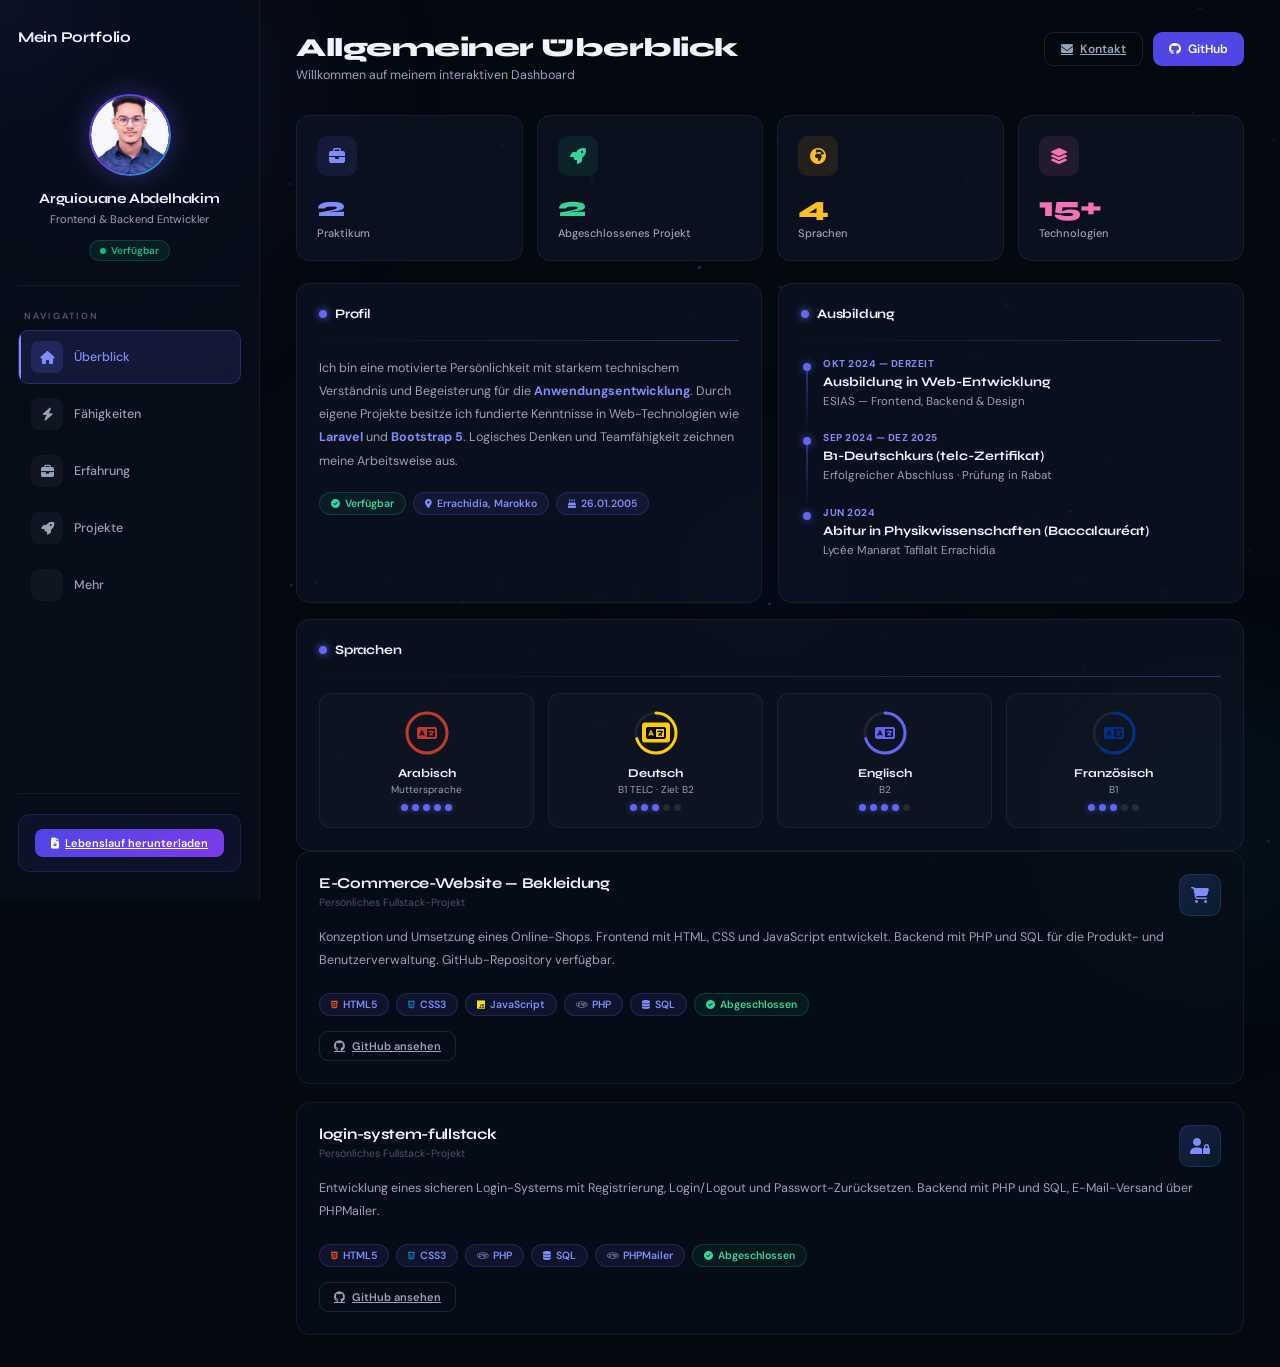
==== commit acf22a96: "update" ====
--- a/index.html
+++ b/index.html
@@ -553,7 +553,7 @@
           <div class="proj-subtitle">Persönliches Fullstack-Projekt</div>
         </div>
         <div class="proj-icon-wrap">
-          <i class="fa-solid fa-cart-shopping"></i>
+          <i class="fa-solid fa-user-lock"></i>
         </div>
       </div>
       <p class="proj-desc">
--- a/style.css
+++ b/style.css
@@ -585,4 +585,4 @@
   .contact-grid{grid-template-columns:1fr}
   .exp-header{flex-direction:column;gap:10px}
   .proj-top{flex-direction:column;gap:10px}
-}+}   
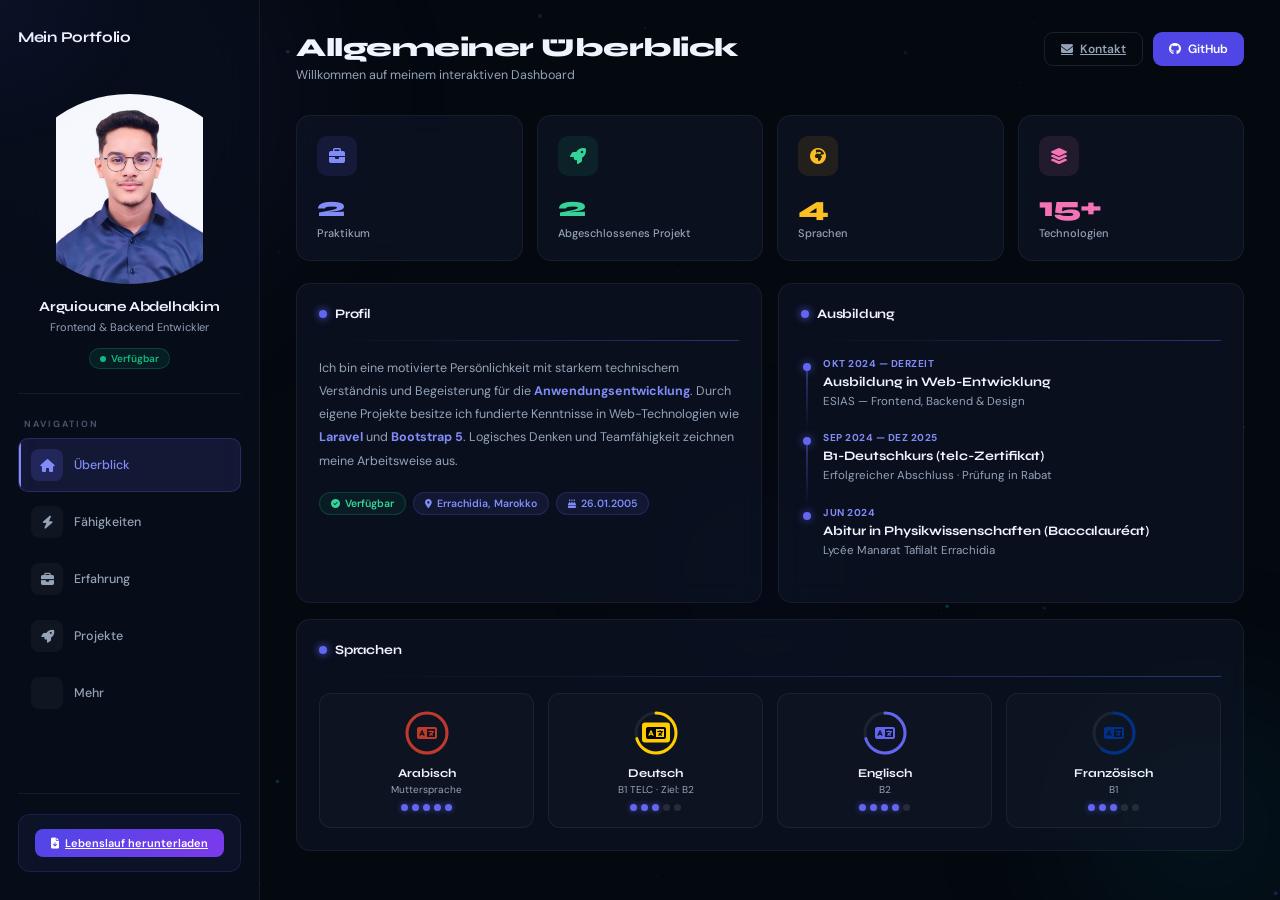
==== commit 7b6b62bb: "update" ====
--- a/index.html
+++ b/index.html
@@ -6,7 +6,7 @@
 <title>Arguiouane Abdelhakim — Portfolio</title>
 <link href="https://fonts.googleapis.com/css2?family=Syne:wght@400;500;600;700;800&family=DM+Sans:wght@300;400;500&display=swap" rel="stylesheet"/>
 <link href="https://cdnjs.cloudflare.com/ajax/libs/font-awesome/6.5.0/css/all.min.css" rel="stylesheet"/>
-<link rel="stylesheet" href="style.css"/>
+<link rel="stylesheet" href="style.css?v=20260408"/>
 <style>
 /* ═══ CUSTOM CURSOR ═══ */
 .cursor-glow{
@@ -116,6 +116,7 @@
 }
 </style>
 </head>
+
 <body>
 
 <div class="cursor-glow" id="cursorGlow"></div>
@@ -153,27 +154,27 @@
 
     <div style="margin-bottom:24px">
       <div class="nav-label">Navigation</div>
-      <div class="nav-item active" onclick="switchTab('overview',this)">
+      <div class="nav-item active" onclick="switchTab('overview',this)" data-tab="overview">
         <div class="nav-icon"><i class="fa-solid fa-house"></i></div>
         Überblick
         <span class="nav-tooltip">Allgemeiner Überblick</span>
       </div>
-      <div class="nav-item" onclick="switchTab('skills',this)">
+      <div class="nav-item" onclick="switchTab('skills',this)" data-tab="skills">
         <div class="nav-icon"><i class="fa-solid fa-bolt"></i></div>
         Fähigkeiten
         <span class="nav-tooltip">Skills &amp; Technologien</span>
       </div>
-      <div class="nav-item" onclick="switchTab('experience',this)">
+      <div class="nav-item" onclick="switchTab('experience',this)" data-tab="experience">
         <div class="nav-icon"><i class="fa-solid fa-briefcase"></i></div>
         Erfahrung
         <span class="nav-tooltip">Beruflicher Werdegang</span>
       </div>
-      <div class="nav-item" onclick="switchTab('projects',this)">
+      <div class="nav-item" onclick="switchTab('projects',this)" data-tab="projects">
         <div class="nav-icon"><i class="fa-solid fa-rocket"></i></div>
         Projekte
         <span class="nav-tooltip">Meine Projekte</span>
       </div>
-      <div class="nav-item" onclick="switchTab('more',this)">
+      <div class="nav-item" onclick="switchTab('more',this)" data-tab="more">
         <div class="nav-icon"><i class="fa-solid fa-sparkles"></i></div>
         Mehr
         <span class="nav-tooltip">Hobbys &amp; Kontakt</span>
@@ -624,23 +625,23 @@
 
 <!-- ══════════════ MOBILE BOTTOM NAV ══════════════ -->
 <nav class="mobile-nav">
-  <button class="mob-nav-item active" onclick="switchTab('overview',this)" data-mob>
+  <button class="mob-nav-item active" onclick="switchTab('overview',this)" data-mob data-tab="overview">
     <i class="fa-solid fa-house"></i>
     Überblick
   </button>
-  <button class="mob-nav-item" onclick="switchTab('skills',this)" data-mob>
+  <button class="mob-nav-item" onclick="switchTab('skills',this)" data-mob data-tab="skills">
     <i class="fa-solid fa-bolt"></i>
     Skills
   </button>
-  <button class="mob-nav-item" onclick="switchTab('experience',this)" data-mob>
+  <button class="mob-nav-item" onclick="switchTab('experience',this)" data-mob data-tab="experience">
     <i class="fa-solid fa-briefcase"></i>
     Erfahrung
   </button>
-  <button class="mob-nav-item" onclick="switchTab('projects',this)" data-mob>
+  <button class="mob-nav-item" onclick="switchTab('projects',this)" data-mob data-tab="projects">
     <i class="fa-solid fa-rocket"></i>
     Projekte
   </button>
-  <button class="mob-nav-item" onclick="switchTab('more',this)" data-mob>
+  <button class="mob-nav-item" onclick="switchTab('more',this)" data-mob data-tab="more">
     <i class="fa-solid fa-ellipsis"></i>
     Mehr
   </button>
@@ -726,18 +727,38 @@
   projects:   {title:'Projekte',                     sub:'Was ich umgesetzt habe'},
   more:       {title:'Mehr Infos',                   sub:'Hobbys, Kontakt & Qualifikationen'},
 };
+
+function getInitialTabId(){
+  const fromHash = (location.hash || '').replace(/^#/, '');
+  if(fromHash && tabMeta[fromHash]) return fromHash;
+
+  try{
+    const fromStorage = localStorage.getItem('activeTab');
+    if(fromStorage && tabMeta[fromStorage]) return fromStorage;
+  }catch(e){}
+
+  return 'overview';
+}
+
+function persistActiveTab(id){
+  try{ localStorage.setItem('activeTab', id); }catch(e){}
+  try{
+    const next = '#'+id;
+    if(location.hash !== next) history.replaceState(null,'',next);
+  }catch(e){}
+}
+
 function switchTab(id, el){
-  document.querySelectorAll('.tab-content').forEach(t=>{t.classList.remove('active');t.style.display='none';});
+  if(!tabMeta[id]) id = 'overview';
+  document.querySelectorAll('.tab-content').forEach(t=>{t.classList.remove('active');t.style.display='';});
   const tab = document.getElementById('tab-'+id);
-  tab.style.display='block';
+  if(!tab) return;
+  tab.style.display='';
   setTimeout(()=>tab.classList.add('active'),10);
   document.querySelectorAll('.nav-item').forEach(n=>n.classList.remove('active'));
   document.querySelectorAll('.mob-nav-item').forEach(n=>n.classList.remove('active'));
-  el.classList.add('active');
-  const allSidebar=[...document.querySelectorAll('.nav-item')];
-  const allMobile=[...document.querySelectorAll('.mob-nav-item')];
-  let idx=allSidebar.indexOf(el); if(idx===-1)idx=allMobile.indexOf(el);
-  if(idx!==-1){ if(allSidebar[idx])allSidebar[idx].classList.add('active'); if(allMobile[idx])allMobile[idx].classList.add('active'); }
+  document.querySelectorAll(`.nav-item[data-tab="${id}"], .mob-nav-item[data-tab="${id}"]`).forEach(n=>n.classList.add('active'));
+  if(el) el.classList.add('active');
   // Typing effect
   const titleEl = document.getElementById('page-title');
   typeTitle(tabMeta[id].title, titleEl);
@@ -745,6 +766,7 @@
   document.querySelector('.main').scrollTo({top:0,behavior:'smooth'});
   if(id==='skills') animateSkills();
   setTimeout(revealAll, 100);
+  persistActiveTab(id);
 }
 
 /* ═══════════════════════════════════════
@@ -830,10 +852,9 @@
     }
   });
 
-  // Typing effect on initial load
-  const titleEl = document.getElementById('page-title');
-  typeTitle('Allgemeiner Überblick', titleEl);
+  // Restore last active tab (ex: projects) after refresh
+  switchTab(getInitialTabId());
 });
 </script>
 </body>
-</html>+</html>
--- a/style.css
+++ b/style.css
@@ -131,25 +131,35 @@
   margin-bottom:24px;
 }
 .avatar-ring{
-  width:82px;height:82px;border-radius:50%;
-  background:linear-gradient(135deg,var(--p3),#7c3aed,var(--accent));
-  padding:2px;margin:0 auto 14px;
-  box-shadow:0 0 28px rgba(99,102,241,.35);
-  animation:ringRotate 6s linear infinite;
-}
-@keyframes ringRotate{
-  from{filter:hue-rotate(0deg)}
-  to{filter:hue-rotate(360deg)}
+  width:100%;
+  max-width:230px;
+  height:auto;
+  border-radius:0;
+  background:transparent;
+  border:none;
+  padding:0;
+  margin:0 auto 14px;
 }
 .avatar-inner{
-  width:100%;height:100%;border-radius:80%;
-  background:var(--s2);
-  display:flex;align-items:center;justify-content:center;
-  overflow:hidden;
+  width:100%;
+  height:auto;
+  border-radius:0;
+  background:transparent;
+  border:none;
+  box-shadow:none;
+  padding:0;
+  display:flex;
+  align-items:center;
+  justify-content:center;
+  overflow:visible;
 }
 .avatar-inner img{
-  width:100%;height:100%;
-  object-fit:cover;border-radius:50%;
+  width:100%;
+  height:auto;
+  max-height:190px;
+  object-fit:contain;
+  border-radius:50%;
+  display:block;
 }
 .sb-name{
   font-family:var(--font-h);font-size:14px;font-weight:700;
@@ -259,10 +269,11 @@
   z-index: 100;
 }
 
-#tab-projects{
-  display: flex;
-  flex-direction: column;
-  gap: 18px;
+#tab-projects{display:none}
+#tab-projects.active{
+  display:flex;
+  flex-direction:column;
+  gap:26px;
 }
 
 
@@ -585,4 +596,4 @@
   .contact-grid{grid-template-columns:1fr}
   .exp-header{flex-direction:column;gap:10px}
   .proj-top{flex-direction:column;gap:10px}
-}   +}   
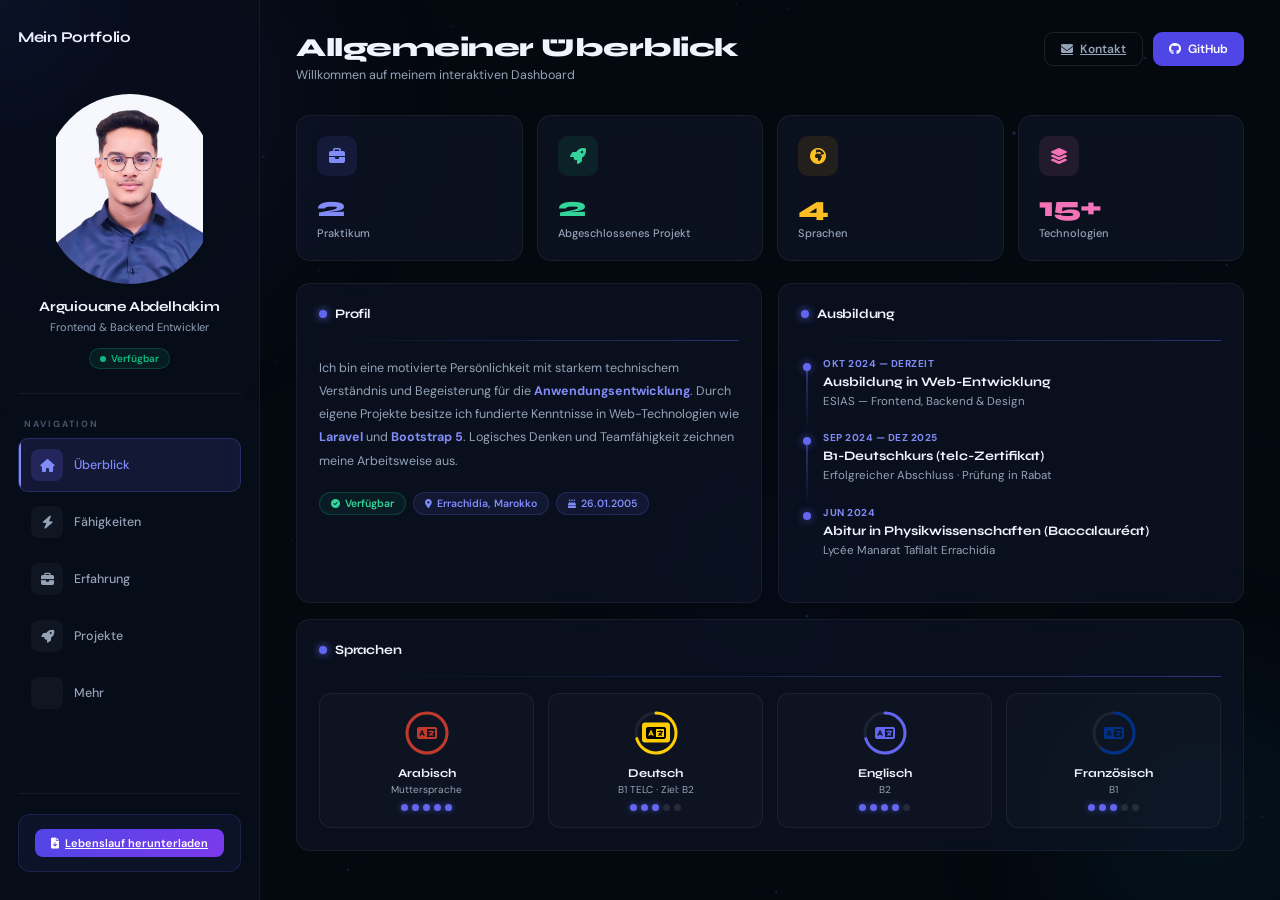
==== commit 4aafc728: "editing for image and my profil" ====
--- a/index.html
+++ b/index.html
@@ -602,7 +602,7 @@
         <div class="contact-grid">
           <div class="contact-mini">
             <div class="contact-mini-label"><i class="fa-solid fa-envelope"></i> E-Mail</div>
-            <div class="contact-mini-val"><a href="mailto:arguiouane.abdelhakim@gmail.com" style="color:var(--p2);text-decoration:none">arguiouane.abdelhakim@gmail.com</a></div>
+            <div class="contact-mini-val"><a href="/cdn-cgi/l/email-protection#8decffeaf8e4e2f8ece3e8a3ecefe9e8e1e5ece6e4e0cdeae0ece4e1a3eee2e0" style="color:var(--p2);text-decoration:none"><span class="__cf_email__" data-cfemail="4a2b382d3f23253f2b242f642b282e2f26222b2123270a2d272b232664292527">[email&#160;protected]</span></a></div>
           </div>
           <div class="contact-mini">
             <div class="contact-mini-label"><i class="fa-solid fa-phone"></i> Telefon</div>
@@ -622,6 +622,52 @@
 
   </main>
 </div>
+
+<!-- ══════════════ PROFILE BOTTOM SHEET ══════════════ -->
+<div class="profile-sheet-backdrop" id="profileBackdrop" onclick="closeProfile()"></div>
+<div class="profile-sheet" id="profileSheet">
+  <div class="profile-sheet-handle"></div>
+  <div style="display:flex;justify-content:flex-end;margin-bottom:8px">
+    <button onclick="closeProfile()" style="background:rgba(255,255,255,.06);border:1px solid rgba(255,255,255,.08);border-radius:8px;padding:6px 12px;color:var(--t2);cursor:pointer;font-size:12px;">
+      <i class="fa-solid fa-xmark"></i>
+    </button>
+  </div>
+  <div style="text-align:center;padding-bottom:20px;border-bottom:1px solid var(--border)">
+    <div class="ps-avatar-ring">
+      <div class="ps-avatar-inner">
+        <img src="img/img cv.jpeg" alt="Profil"
+          onerror="this.style.display='none';this.parentElement.innerHTML='<div style=\'font-size:32px;font-weight:800;color:var(--p2);font-family:var(--font-h)\'>AA</div>'">
+      </div>
+    </div>
+    <div class="ps-name">Arguiouane Abdelhakim</div>
+    <div class="ps-role">Frontend &amp; Backend Entwickler</div>
+    <span class="online-badge" style="margin-top:10px;display:inline-flex">
+      <span class="online-dot"></span>Verfügbar
+    </span>
+  </div>
+  <div class="ps-info-grid">
+    <div class="ps-info-item"><i class="fa-solid fa-location-dot" style="color:var(--p2)"></i><span>Errachidia, Marokko</span></div>
+    <div class="ps-info-item"><i class="fa-solid fa-cake-candles" style="color:var(--p2)"></i><span>26.01.2005</span></div>
+    <div class="ps-info-item"><i class="fa-solid fa-envelope" style="color:var(--p2)"></i><span>arguiouane.abdelhakim@gmail.com</span></div>
+    <div class="ps-info-item"><i class="fa-brands fa-github" style="color:var(--p2)"></i><span>github.com/hakimo-0</span></div>
+  </div>
+  <div style="display:flex;gap:10px;margin-top:20px">
+    <a href="lebenslauf/lebenslauf.pdf" download class="dl-btn" style="flex:1;justify-content:center">
+      <i class="fa-solid fa-file-arrow-down"></i> Lebenslauf
+    </a>
+    <a href="contact.html" target="_blank" class="btn-ghost" style="flex:1;justify-content:center;text-decoration:none;display:flex;align-items:center;gap:7px;font-size:12px">
+      <i class="fa-solid fa-envelope"></i> Kontakt
+    </a>
+  </div>
+</div>
+
+<!-- Floating profile avatar button (mobile only) -->
+<button class="mob-fab-profile" onclick="openProfile()" aria-label="Profil öffnen">
+  <div class="mob-fab-ring">
+    <img src="img/img cv.jpeg" alt="Profil"
+      onerror="this.style.display='none';this.parentElement.innerHTML='AA'">
+  </div>
+</button>
 
 <!-- ══════════════ MOBILE BOTTOM NAV ══════════════ -->
 <nav class="mobile-nav">
@@ -647,7 +693,7 @@
   </button>
 </nav>
 
-<script>
+<script data-cfasync="false" src="/cdn-cgi/scripts/5c5dd728/cloudflare-static/email-decode.min.js"></script><script>
 /* ═══════════════════════════════════════
    CUSTOM CURSOR GLOW
 ═══════════════════════════════════════ */
@@ -851,10 +897,35 @@
       const t=setInterval(()=>{ cur=Math.min(cur+step,num); el.textContent=cur+suffix; if(cur>=num)clearInterval(t); },40);
     }
   });
-
-  // Restore last active tab (ex: projects) after refresh
-  switchTab(getInitialTabId());
+  const titleEl = document.getElementById('page-title');
+  if(titleEl) typeTitle('Allgemeiner Überblick', titleEl);
 });
+
+/* ═══ PROFILE SHEET ═══ */
+function openProfile(){
+  document.getElementById('profileSheet').classList.add('open');
+  document.getElementById('profileBackdrop').classList.add('open');
+  document.body.style.overflow='hidden';
+}
+function closeProfile(){
+  document.getElementById('profileSheet').classList.remove('open');
+  document.getElementById('profileBackdrop').classList.remove('open');
+  document.body.style.overflow='';
+}
+(function(){
+  const sheet=document.getElementById('profileSheet');
+  let startY=0;
+  sheet.addEventListener('touchstart',e=>{startY=e.touches[0].clientY;},{passive:true});
+  sheet.addEventListener('touchmove',e=>{
+    const dy=e.touches[0].clientY-startY;
+    if(dy>0) sheet.style.transform=`translateY(${dy}px)`;
+  },{passive:true});
+  sheet.addEventListener('touchend',e=>{
+    const dy=e.changedTouches[0].clientY-startY;
+    sheet.style.transform='';
+    if(dy>80) closeProfile();
+  });
+})();
 </script>
 </body>
-</html>
+</html>
--- a/style.css
+++ b/style.css
@@ -131,8 +131,8 @@
   margin-bottom:24px;
 }
 .avatar-ring{
-  width:100%;
-  max-width:230px;
+  width:170px;
+  max-width:290px;
   height:auto;
   border-radius:0;
   background:transparent;
@@ -154,13 +154,14 @@
   overflow:visible;
 }
 .avatar-inner img{
-  width:100%;
+  width:180px;
   height:auto;
   max-height:190px;
   object-fit:contain;
-  border-radius:50%;
+  border-radius:90px;
   display:block;
 }
+
 .sb-name{
   font-family:var(--font-h);font-size:14px;font-weight:700;
   letter-spacing:-.2px;margin-bottom:4px;
@@ -597,3 +598,84 @@
   .exp-header{flex-direction:column;gap:10px}
   .proj-top{flex-direction:column;gap:10px}
 }   
+
+/* ═══════════════════════════════════════════
+   FLOATING PROFILE BUTTON (mobile)
+═══════════════════════════════════════════ */
+.mob-fab-profile{
+  display:none;
+  position:fixed;
+  bottom:80px;right:16px;
+  width:52px;height:52px;
+  border-radius:50%;
+  background:linear-gradient(135deg,#4f46e5,#7c3aed);
+  border:2px solid rgba(99,102,241,.5);
+  box-shadow:0 4px 20px rgba(99,102,241,.45);
+  cursor:pointer;z-index:90;
+  padding:2px;
+  transition:transform .25s, box-shadow .25s;
+  animation:fabPulse 3s ease-in-out infinite;
+}
+@keyframes fabPulse{
+  0%,100%{box-shadow:0 4px 20px rgba(99,102,241,.45)}
+  50%{box-shadow:0 4px 28px rgba(99,102,241,.75)}
+}
+.mob-fab-profile:active{transform:scale(.92);}
+.mob-fab-ring{
+  width:100%;height:100%;border-radius:50%;
+  overflow:hidden;background:#0d1526;
+  display:flex;align-items:center;justify-content:center;
+  font-size:14px;font-weight:800;color:var(--p2);
+  font-family:var(--font-h);
+}
+.mob-fab-ring img{width:100%;height:100%;object-fit:cover;border-radius:50%;}
+
+@media(max-width:900px){
+  .mob-fab-profile{display:block;}
+}
+
+/* ═══ PROFILE BOTTOM SHEET ═══ */
+.profile-sheet-backdrop{
+  display:none;position:fixed;inset:0;
+  background:rgba(0,0,0,.55);backdrop-filter:blur(4px);
+  z-index:199;opacity:0;transition:opacity .35s;
+}
+.profile-sheet-backdrop.open{display:block;opacity:1;}
+.profile-sheet{
+  position:fixed;bottom:0;left:0;right:0;
+  background:rgba(8,14,26,.97);
+  border:1px solid rgba(99,102,241,.2);border-bottom:none;
+  border-radius:22px 22px 0 0;
+  padding:14px 22px 40px;
+  z-index:200;
+  transform:translateY(100%);
+  transition:transform .4s cubic-bezier(.16,1,.3,1);
+  max-height:88vh;overflow-y:auto;
+}
+.profile-sheet.open{transform:translateY(0);}
+.profile-sheet-handle{
+  width:40px;height:4px;border-radius:4px;
+  background:rgba(255,255,255,.15);margin:0 auto 16px;
+}
+.ps-avatar-ring{
+  width: 160px;height: 190px;border-radius:50%;
+  background:linear-gradient(135deg,#4f46e5,#7c3aed,#06b6d4);
+  padding:3px;margin:0 auto 14px;
+  box-shadow:0 0 32px rgba(99,102,241,.4);
+  animation:ringRotate 6s linear infinite;
+}
+.ps-avatar-inner{
+  width:100%;height:100%;border-radius:50%;
+  background:#0d1526;overflow:hidden;
+  display:flex;align-items:center;justify-content:center;
+}
+.ps-avatar-inner img{width:100%;height:100%;object-fit:cover;border-radius:50%;}
+.ps-name{font-family:var(--font-h);font-size:18px;font-weight:800;letter-spacing:-.3px;margin-bottom:4px;}
+.ps-role{font-size:12px;color:var(--t2);}
+.ps-info-grid{margin-top:18px;display:flex;flex-direction:column;gap:10px;}
+.ps-info-item{
+  display:flex;align-items:center;gap:12px;
+  background:rgba(255,255,255,.03);border:1px solid var(--border);
+  border-radius:10px;padding:11px 14px;font-size:12px;color:var(--t2);
+}
+.ps-info-item i{width:16px;text-align:center;flex-shrink:0;}
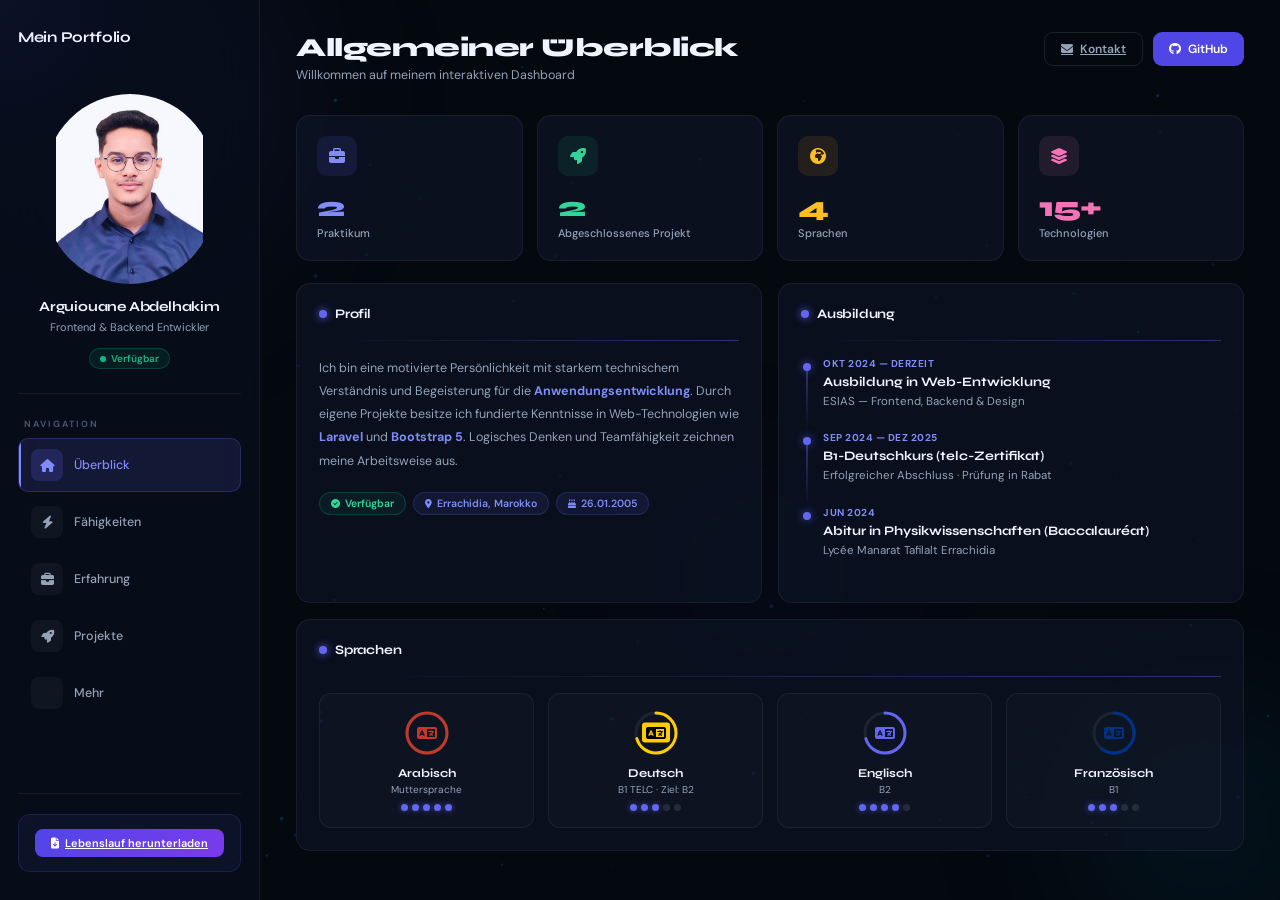
==== commit bbacacf0: "update 2" ====
--- a/index.html
+++ b/index.html
@@ -201,7 +201,7 @@
         <div class="topbar-sub" id="page-sub">Willkommen auf meinem interaktiven Dashboard</div>
       </div>
       <div class="topbar-actions">
-        <a href="contact.html" class="btn-ghost" target="_blank">
+        <a href="https://mail.google.com/mail/?view=cm&fs=1&to=arguiouane.abdelhakim@gmail.com" class="btn-ghost" target="_blank">
           <i class="fa-solid fa-envelope"></i> Kontakt
         </a>
         <button class="btn-solid" onclick="window.open('https://github.com/hakimo-0')">
@@ -602,7 +602,8 @@
         <div class="contact-grid">
           <div class="contact-mini">
             <div class="contact-mini-label"><i class="fa-solid fa-envelope"></i> E-Mail</div>
-            <div class="contact-mini-val"><a href="/cdn-cgi/l/email-protection#8decffeaf8e4e2f8ece3e8a3ecefe9e8e1e5ece6e4e0cdeae0ece4e1a3eee2e0" style="color:var(--p2);text-decoration:none"><span class="__cf_email__" data-cfemail="4a2b382d3f23253f2b242f642b282e2f26222b2123270a2d272b232664292527">[email&#160;protected]</span></a></div>
+            <div class="contact-mini-val"><a href="https://mail.google.com/mail/?view=cm&fs=1&to=arguiouane.abdelhakim@gmail.com" target="_blank" style="color:var(--p2);text-decoration:none">Contact me</a>
+            </a></div>
           </div>
           <div class="contact-mini">
             <div class="contact-mini-label"><i class="fa-solid fa-phone"></i> Telefon</div>
--- a/style.css
+++ b/style.css
@@ -658,18 +658,37 @@
   background:rgba(255,255,255,.15);margin:0 auto 16px;
 }
 .ps-avatar-ring{
-  width: 160px;height: 190px;border-radius:50%;
-  background:linear-gradient(135deg,#4f46e5,#7c3aed,#06b6d4);
-  padding:3px;margin:0 auto 14px;
-  box-shadow:0 0 32px rgba(99,102,241,.4);
-  animation:ringRotate 6s linear infinite;
+  width:150px;
+  height:auto;
+  border-radius:0;
+  background:transparent;
+  border:none;
+  padding:0;
+  margin:0 auto 14px;
+  box-shadow:none;
+  animation:none;
 }
 .ps-avatar-inner{
-  width:100%;height:100%;border-radius:50%;
-  background:#0d1526;overflow:hidden;
-  display:flex;align-items:center;justify-content:center;
-}
-.ps-avatar-inner img{width:100%;height:100%;object-fit:cover;border-radius:50%;}
+  width:100%;
+  height:auto;
+  border-radius:0;
+  background:transparent;
+  border:none;
+  box-shadow:none;
+  padding:0;
+  overflow:visible;
+  display:flex;
+  align-items:center;
+  justify-content:center;
+}
+.ps-avatar-inner img{
+  width:150px;
+  height:auto;
+  max-height:180px;
+  object-fit:contain;
+  border-radius:90px;
+  display:block;
+}
 .ps-name{font-family:var(--font-h);font-size:18px;font-weight:800;letter-spacing:-.3px;margin-bottom:4px;}
 .ps-role{font-size:12px;color:var(--t2);}
 .ps-info-grid{margin-top:18px;display:flex;flex-direction:column;gap:10px;}
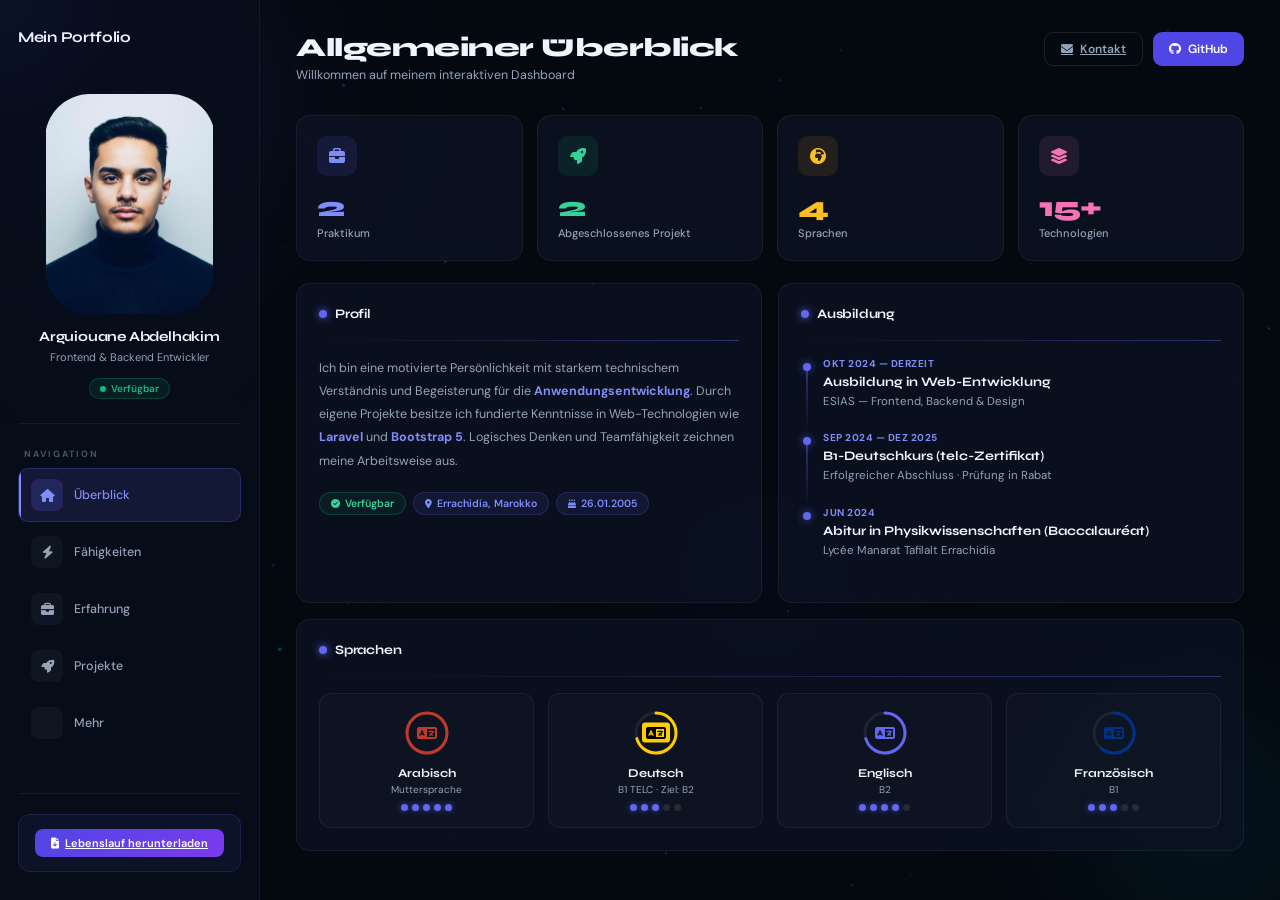
==== commit d5134fe6: "update pic" ====
--- a/index.html
+++ b/index.html
@@ -383,10 +383,7 @@
             <div class="skill-top"><span>PHP 8</span><span class="skill-pct">70%</span></div>
             <div class="skill-track"><div class="skill-fill" data-pct="70"></div></div>
           </div>
-          <div class="skill-row">
-            <div class="skill-top"><span>SQL / MySQL</span><span class="skill-pct">65%</span></div>
-            <div class="skill-track"><div class="skill-fill" data-pct="65"></div></div>
-          </div>
+          
           <div class="skill-row">
             <div class="skill-top"><span>Python</span><span class="skill-pct">60%</span></div>
             <div class="skill-track"><div class="skill-fill" data-pct="60"></div></div>
@@ -602,7 +599,7 @@
         <div class="contact-grid">
           <div class="contact-mini">
             <div class="contact-mini-label"><i class="fa-solid fa-envelope"></i> E-Mail</div>
-            <div class="contact-mini-val"><a href="https://mail.google.com/mail/?view=cm&fs=1&to=arguiouane.abdelhakim@gmail.com" target="_blank" style="color:var(--p2);text-decoration:none">Contact me</a>
+            <div class="contact-mini-val"><a href="https://mail.google.com/mail/?view=cm&fs=1&to=arguiouane.abdelhakim@gmail.com" target="_blank" style="color:var(--p2);text-decoration:none">kontakt</a>
             </a></div>
           </div>
           <div class="contact-mini">
--- a/style.css
+++ b/style.css
@@ -154,11 +154,11 @@
   overflow:visible;
 }
 .avatar-inner img{
-  width:180px;
+  width:220px;
   height:auto;
-  max-height:190px;
+  max-height:220px;
   object-fit:contain;
-  border-radius:90px;
+  border-radius:45px;
   display:block;
 }
 
